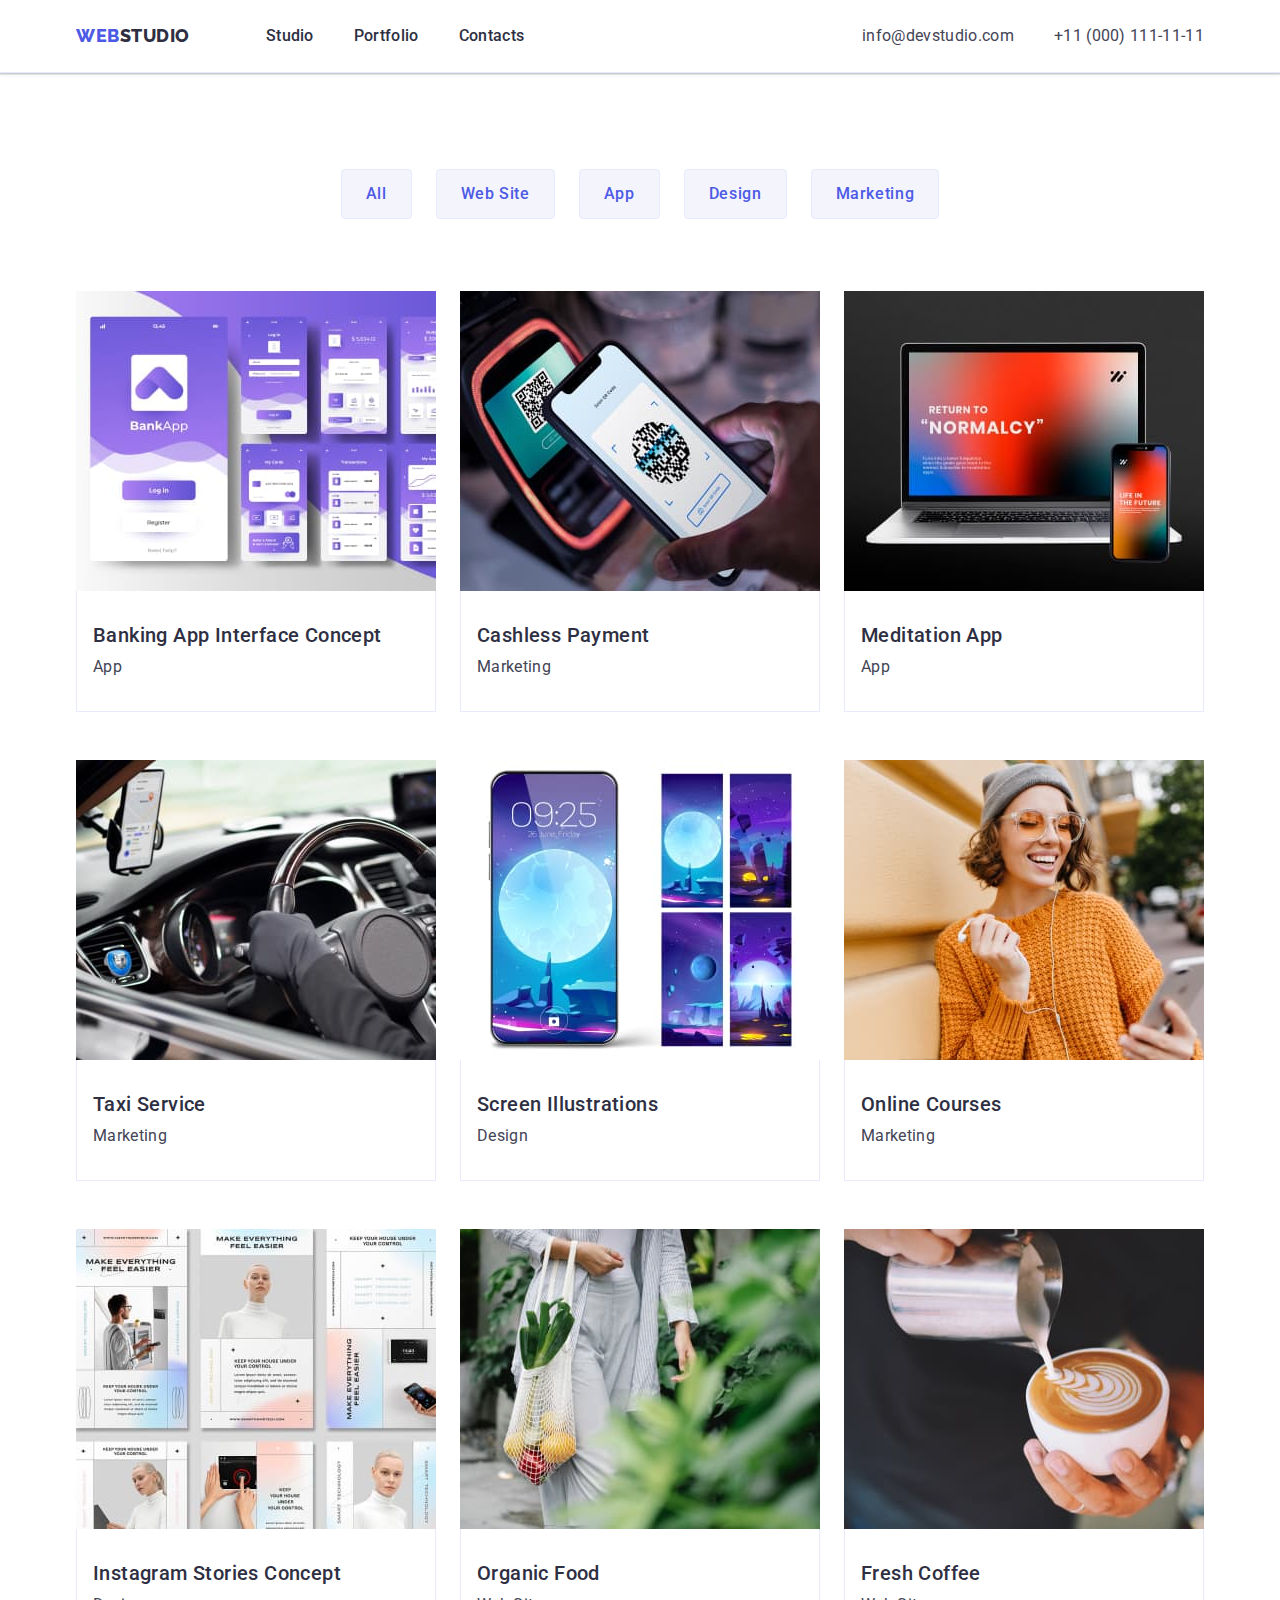
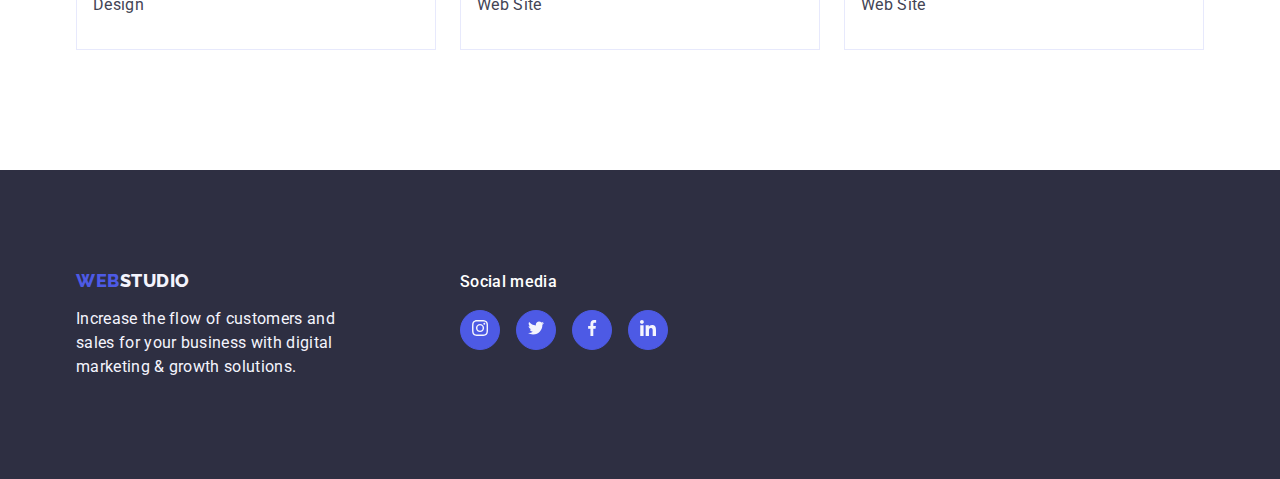
==== portfolio.html @ 25d70f20 "night-com2" ====
<!DOCTYPE html>
<html lang="en">
  <head>
    <meta charset="UTF-8" />
    <meta http-equiv="X-UA-Compatible" content="IE=edge" />
    <meta name="viewport" content="width=device-width, initial-scale=1.0" />
    <!-- Fonts -->
    <link rel="preconnect" href="https://fonts.googleapis.com" />
    <link rel="preconnect" href="https://fonts.gstatic.com" crossorigin />
    <link
      href="https://fonts.googleapis.com/css2?family=Montserrat:wght@400;700&family=Raleway:wght@800&family=Roboto+Mono:ital@1&family=Roboto:wght@400;500;700;900&family=Tangerine:wght@700&display=swap"
      rel="stylesheet"
    />
    <!-- Normalize -->
    <link
      rel="stylesheet"
      href="https://cdn.jsdelivr.net/npm/modern-normalize@2.0.0/modern-normalize.min.css"
    />

    <title>WebStudio</title>
    <link href="./css/styles.css" rel="stylesheet" />
  </head>
  <body class="body">
    <!-- Header -->
    <header class="header">
      <div class="header-container container">
        <nav class="header-nav list">
          <a class="logo link" href="./index.html">
            Web<span class="logo-span-dark">Studio</span>
          </a>
          <ul class="header-list list">
            <li class="header-item">
              <a class="header-item-id link" href="./index.html">Studio</a>
            </li>
            <li class="header-item">
              <a class="header-item-id active link" href="./portfolio.html"
                >Portfolio</a
              >
            </li>
            <li class="header-item">
              <a class="header-item-id link" href="">Contacts</a>
            </li>
          </ul>
        </nav>
        <address class="header-adress">
          <ul class="header-contacts list">
            <li class="header-contacts-list link">
              <a
                class="header-contacts-link link"
                href="mailto:info@devstudio.com"
                >info@devstudio.com</a
              >
            </li>
            <li class="header-contacts-list link">
              <a class="header-contacts-link link" href="tel:+110001111111"
                >+11 (000) 111-11-11</a
              >
            </li>
          </ul>
        </address>
      </div>
    </header>
    <!-- Portfolio main  -->
    <main class="main">
      <section class="section portfolio">
        <div class="container">
          <h1 class="pf-title visually-hidden">Portfolio</h1>
          <!--Portfolio buttons -->
          <ul class="pf-list list">
            <li class="pf-item">
              <button class="pf-btn" type="button">All</button>
            </li>
            <li class="pf-item">
              <button class="pf-btn" type="button">Web Site</button>
            </li>
            <li class="pf-item">
              <button class="pf-btn" type="button">App</button>
            </li>
            <li class="pf-item">
              <button class="pf-btn" type="button">Design</button>
            </li>
            <li class="pf-item">
              <button class="pf-btn" type="button">Marketing</button>
            </li>
          </ul>
          <!-- Porfolio links -->
          <ul class="pf-links list card-set">
            <li class="pf-info card-set-item">
              <a class="pf-info-links link" href="./portfolio.html"
                ><div class="pf-img-wrapper">
                  <img
                    class="pf-img"
                    src="./images/Portfolio-links/banking.jpg"
                    alt="Picnures of banking apps"
                    width="360"
                    height="300"
                  />
                </div>

                <div class="overlay">
                  <p class="overlay-text">
                    14 Stylish and User-Friendly App Design Concepts · Task
                    Manager App · Calorie Tracker App · Exotic Fruit Ecommerce
                    App · Cloud Storage App
                  </p>
                </div>
                <div class="pf-subtext">
                  <h2 class="pf-subtitle">Banking App Interface Concept</h2>
                  <p class="pf-text">App</p>
                </div>
              </a>
            </li>
            <li class="pf-info card-set-item">
              <a class="pf-info-links link" href="./portfolio.html"
                ><div class="pf-img-wrapper">
                  <img
                    class="pf-img"
                    src="./images/Portfolio-links/cashless.jpg"
                    alt="Phone scanning QR-code"
                    width="360"
                    height="300"
                  />
                </div>
                <div class="overlay">
                  <p class="overlay-text">
                    14 Stylish and User-Friendly App Design Concepts · Task
                    Manager App · Calorie Tracker App · Exotic Fruit Ecommerce
                    App · Cloud Storage App
                  </p>
                </div>
                <div class="pf-subtext">
                  <h2 class="pf-subtitle">Cashless Payment</h2>
                  <p class="pf-text">Marketing</p>
                </div>
              </a>
            </li>
            <li class="pf-info card-set-item">
              <a class="pf-info-links link" href="./portfolio.html"
                ><div class="pf-img-wrapper">
                  <img
                    class="pf-img"
                    src="./images/Portfolio-links/meditation.jpg"
                    alt="Notebook and smartphone"
                    width="360"
                    height="300"
                  />
                </div>
                <div class="overlay">
                  <p class="overlay-text">
                    14 Stylish and User-Friendly App Design Concepts · Task
                    Manager App · Calorie Tracker App · Exotic Fruit Ecommerce
                    App · Cloud Storage App
                  </p>
                </div>
                <div class="pf-subtext">
                  <h2 class="pf-subtitle">Meditation App</h2>
                  <p class="pf-text">App</p>
                </div>
              </a>
            </li>
            <li class="pf-info card-set-item">
              <a class="pf-info-links link" href="./portfolio.html"
                ><div class="pf-img-wrapper">
                  <img
                    class="pf-img"
                    src="./images/Portfolio-links/taxi.jpg"
                    alt="Hand on steering wheel"
                    width="360"
                    height="300"
                  />
                </div>
                <div class="overlay">
                  <p class="overlay-text">
                    14 Stylish and User-Friendly App Design Concepts · Task
                    Manager App · Calorie Tracker App · Exotic Fruit Ecommerce
                    App · Cloud Storage App
                  </p>
                </div>
                <div class="pf-subtext">
                  <h2 class="pf-subtitle">Taxi Service</h2>
                  <p class="pf-text">Marketing</p>
                </div>
              </a>
            </li>
            <li class="pf-info card-set-item">
              <a class="pf-info-links link" href="./portfolio.html"
                ><div class="pf-img-wrapper">
                  <img
                    class="pf-img"
                    src="./images/Portfolio-links/screen.jpg"
                    alt="Different looks of smartphone pages"
                    width="360"
                    height="300"
                  />
                </div>
                <div class="overlay">
                  <p class="overlay-text">
                    14 Stylish and User-Friendly App Design Concepts · Task
                    Manager App · Calorie Tracker App · Exotic Fruit Ecommerce
                    App · Cloud Storage App
                  </p>
                </div>
                <div class="pf-subtext">
                  <h2 class="pf-subtitle">Screen Illustrations</h2>
                  <p class="pf-text">Design</p>
                </div>
              </a>
            </li>
            <li class="pf-info card-set-item">
              <a class="pf-info-links link" href="./portfolio.html"
                ><div class="pf-img-wrapper">
                  <img
                    class="pf-img"
                    src="./images/Portfolio-links/online.jpg"
                    alt="Smiling girl in glasses"
                    width="360"
                    height="300"
                  />
                </div>
                <div class="overlay">
                  <p class="overlay-text">
                    14 Stylish and User-Friendly App Design Concepts · Task
                    Manager App · Calorie Tracker App · Exotic Fruit Ecommerce
                    App · Cloud Storage App
                  </p>
                </div>
                <div class="pf-subtext">
                  <h2 class="pf-subtitle">Online Courses</h2>
                  <p class="pf-text">Marketing</p>
                </div>
              </a>
            </li>
            <li class="pf-info card-set-item">
              <a class="pf-info-links link" href="./portfolio.html"
                ><div class="pf-img-wrapper">
                  <img
                    class="pf-img"
                    src="./images/Portfolio-links/insta.jpg"
                    alt="A few pages from insagram"
                    width="360"
                    height="300"
                  />
                </div>
                <div class="overlay">
                  <p class="overlay-text">
                    14 Stylish and User-Friendly App Design Concepts · Task
                    Manager App · Calorie Tracker App · Exotic Fruit Ecommerce
                    App · Cloud Storage App
                  </p>
                </div>
                <div class="pf-subtext">
                  <h2 class="pf-subtitle">Instagram Stories Concept</h2>
                  <p class="pf-text">Design</p>
                </div>
              </a>
            </li>
            <li class="pf-info card-set-item">
              <a class="pf-info-links link" href="./portfolio.html"
                ><div class="pf-img-wrapper">
                  <img
                    class="pf-img"
                    src="./images/Portfolio-links/organic.jpg"
                    alt="Girl holding the bag wsth vegetables"
                    width="360"
                    height="300"
                  />
                </div>
                <div class="overlay">
                  <p class="overlay-text">
                    14 Stylish and User-Friendly App Design Concepts · Task
                    Manager App · Calorie Tracker App · Exotic Fruit Ecommerce
                    App · Cloud Storage App
                  </p>
                </div>
                <div class="pf-subtext">
                  <h2 class="pf-subtitle">Organic Food</h2>
                  <p class="pf-text">Web Site</p>
                </div>
              </a>
            </li>
            <li class="pf-info card-set-item">
              <a class="pf-info-links link" href="./portfolio.html"
                ><div class="pf-img-wrapper">
                  <img
                    class="pf-img"
                    src="./images/Portfolio-links/fresh.jpg"
                    alt="Making coffee"
                    width="360"
                    height="300"
                  />
                </div>
                <div class="overlay">
                  <p class="overlay-text">
                    14 Stylish and User-Friendly App Design Concepts · Task
                    Manager App · Calorie Tracker App · Exotic Fruit Ecommerce
                    App · Cloud Storage App
                  </p>
                </div>
                <div class="pf-subtext">
                  <h2 class="pf-subtitle">Fresh Coffee</h2>
                  <p class="pf-text">Web Site</p>
                </div>
              </a>
            </li>
          </ul>
        </div>
      </section>
    </main>
    <footer class="footer">
      <div class="footer-container container">
        <div class="footer-logo-text">
          <a class="footer-logo logo link" href="./index.html"
            >Web<span class="logo-span-light">Studio</span>
          </a>
          <p class="footer-text">
            Increase the flow of customers and sales for your business with
            digital marketing & growth solutions.
          </p>
        </div>

        <div class="footer-soc-net">
          <p class="sm-title">Social media</p>
          <ul class="soc-list list">
            <li class="footer-soc-item">
              <a class="footer-soc-link" aria-label="instagram">
                <svg class="footer-soc-icon" width="16" height="16">
                  <use href="./images/images.svg#icon-instagram"></use>
                </svg>
              </a>
            </li>
            <li class="footer-soc-item">
              <a class="footer-soc-link" aria-label="instagram">
                <svg class="footer-soc-icon" width="16" height="16">
                  <use href="./images/images.svg#icon-twitter"></use>
                </svg>
              </a>
            </li>
            <li class="footer-soc-item">
              <a class="footer-soc-link" aria-label="instagram">
                <svg class="footer-soc-icon" width="16" height="16">
                  <use href="./images/images.svg#icon-facebook"></use>
                </svg>
              </a>
            </li>
            <li class="footer-soc-item">
              <a class="footer-soc-link" aria-label="instagram">
                <svg class="footer-soc-icon" width="16" height="16">
                  <use href="./images/images.svg#icon-linkedin"></use>
                </svg>
              </a>
            </li>
          </ul>
        </div>
      </div>
    </footer>
  </body>
</html>
---- css/styles.css ----
body {
  font-family: 'Roboto', sans-serif;
  background-color: var(--background-light);
  color: var(--main-text-color);
}
/* Common clases */

.container {
  width: 1158px;
  margin-right: auto;
  margin-left: auto;
  padding-right: 15px;
  padding-left: 15px;
}

.section {
}

.logo {
  font-family: 'Raleway', sans-serif;
  font-style: normal;
  font-weight: 800;
  font-size: 18px;
  line-height: 1.17;
  letter-spacing: 0.03em;
  color: #4d5ae5;
  text-transform: uppercase;
  margin-right: 76px;
  margin-bottom: px;
  display: inline-block;
}

.card-set {
  display: flex;
  flex-wrap: wrap;
  row-gap: var(--indent-horisontal);
  column-gap: var(--indent-vertical);
}
.card-set-item {
  width: calc(
    (100% - (var(--items)-1) * var(--indent-vertical)) / var(--items)
  );
}
.icon-form {
  display: flex;
  align-items: center;
  width: 264px;
  height: 112px;
  margin-bottom: 8px;
  border-radius: 4px;
  background-color: #f4f4fd;
  justify-content: center;
}

.icon {
}

/* Reset */

h1,
h2,
h3,
h4,
h5,
h6,
p {
  margin: 0;
}
ul {
  margin: 0;
  padding: 0;
}

img {
  display: block;
}

.link {
  text-decoration: none;
}
.list {
  list-style: none;
}

:root {
  --background-dark: #2e2f42;
  --background-light: #ffffff;
  --main-tittle-color: #2e2f42;
  --main-text-color: #434455;
  --text-light-color: #ffffff;
  --items: 1;
  --indent-vertical: 24px;
  --indent-horisontal: 48px;
}

/* Header styles */

.header {
  border-bottom: 1px solid #e7e9fc;
  box-shadow: 0px 2px 1px rgba(46, 47, 66, 0.08),
    0px 1px 1px rgba(46, 47, 66, 0.16), 0px 1px 6px rgba(46, 47, 66, 0.08);
}

.header-container {
  display: flex;
  align-items: center;
  justify-content: space-between;
}

.header-nav {
  display: flex;
  align-items: center;
  font-style: normal;
  font-weight: 500;
  font-size: 16px;
  line-height: 1.5;
  letter-spacing: 0.02em;
  color: var(--main-tittle-color);
}

.logo-span-dark {
  color: var(--main-tittle-color);
}

.header-list {
  display: flex;
  list-style: none;
  gap: 40px;
}

.header-item {
}

.header-item-id {
  position: relative;
  font-weight: 500;
  font-size: 16px;
  line-height: 1.5;
  letter-spacing: 0.02em;
  color: #2e2f42;
  padding: 24px 0;
  display: block;

  transition-property: color;
  transition-duration: 250ms;
  transition-timing-function: cubic-bezier(0.4, 0, 0.2, 1);
}
.header-item-id .active {
  color: #404bbf;
}

.header-item-id.active::after {
  content: '';
  position: absolute;
  bottom: 0;
  left: 0;
  display: block;
  width: 100%;
  height: 4px;
  color: #404bbf;
  border-radius: 2px;
  bottom: -1px;
}

.header-item-id:hover,
.header-item-id:focus {
  color: #404bbf;
}

.header-adress {
  display: flex;
  font-style: normal;
}

.header-contacts {
  display: flex;
  align-items: center;
  gap: 40px;
  list-style: none;
}

.header-contacts-list {
}

.header-contacts-link {
  font-style: normal;
  font-weight: 400;
  font-size: 16px;
  line-height: 1.5;
  letter-spacing: 0.02em;
  color: var(--main-text-color);
  transition-property: color;
  transition-duration: 250ms;
  transition-timing-function: cubic-bezier(0.4, 0, 0.2, 1);
}

.header-contacts-link:hover,
.header-contacts-link:focus {
  color: #404bbf;
}

/* Hero styles */

.hero {
  background-color: #2e2f42;
  padding-top: 188px;
  padding-bottom: 188px;
  background-image: linear-gradient(
      rgba(46, 47, 66, 0.7),
      rgba(46, 47, 66, 0.7)
    ),
    url(../images/hero-img.jpg);
  background-repeat: no-repeat;
  background-position: center;
  background-size: cover;
  max-width: 1440px;
}

.hero-container {
}

.hero-title {
  font-weight: 700;
  font-size: 56px;
  line-height: 1.07;
  text-align: center;
  letter-spacing: 0.02em;
  color: var(--text-light-color);
  height: 120px;
  margin-bottom: 48px;
  max-width: 496px;
  margin-left: auto;
  margin-right: auto;
}

.hero-btn {
  font-size: 16px;
  line-height: 1.5;
  letter-spacing: 0.04em;
  font-weight: 500;
  background-color: #4d5ae5;
  color: var(--text-light-color);
  cursor: pointer;
  display: block;
  padding: 16px 32px;
  align-items: center;
  min-width: 169px;
  height: 56px;
  border: none;
  border-radius: 4px;
  margin: auto;
  transition-property: background-color;
  transition-duration: 250ms;
  transition-timing-function: cubic-bezier(0.4, 0, 0.2, 1);
}

.hero-btn:hover,
.hero-btn:focus {
  background-color: #404bbf;
}

/* Features styles */

.features {
  padding: 120px 0;
}

.features-title {
  font-weight: 500;
  font-size: 20px;
  line-height: 1.2;
  letter-spacing: 0.02em;
  color: var(--main-tittle-color);
  visibility: hidden;
}
.visually-hidden {
  position: absolute;
  width: 1px;
  height: 1px;
  margin: -1px;
  border: 0;
  padding: 0;

  white-space: nowrap;
  clip-path: inset(100%);
  clip: rect(0 0 0 0);
  overflow: hidden;
}

.features-list {
  display: flex;
  justify-content: space-between;
  gap: 24px;
  --items: 4;
}

.features-item {
  width: 264px;
}

.features-item-title {
  font-weight: 500;
  font-size: 20px;
  line-height: 1.2;
  letter-spacing: 0.02em;
  color: var(--main-tittle-color);
  margin-bottom: 8px;
}

.features-item-text {
  font-weight: 400;
  font-size: 16px;
  line-height: 1.5;
  letter-spacing: 0.02em;
}

/* Product styles */

.product {
  padding-bottom: 120px;
}

.product-title {
  font-weight: 700;
  font-size: 36px;
  line-height: 1.11;
  text-align: center;
  text-transform: capitalize;
  letter-spacing: 0.02em;
  color: var(--main-tittle-color);
  margin-bottom: 72px;
}

.product-list {
  display: flex;
  justify-content: space-between;
  gap: px;
  --items: 3;
}

.product-item {
}

.product-img {
  width: 360px;
  height: 300px;
}

/* Team styles */

.team {
  background-color: #f4f4fd;
  padding: 120px 0;
}

.team-title {
  font-weight: 700;
  font-size: 36px;
  line-height: 1.11;
  text-align: center;
  text-transform: capitalize;
  letter-spacing: 0.02em;
  color: var(--main-tittle-color);
  margin-bottom: 72px;
}

.team-list {
  display: flex;
  justify-content: space-between;
  --items: 4;
  gap: 24px;
}

.team-faces {
  background-color: var(--background-light);
  text-align: center;
  border-radius: 0 0 4px 4px;
  box-shadow: 0px 2px 1px 0px rgba(46, 47, 66, 0.08),
    0px 1px 1px 0px rgba(46, 47, 66, 0.16),
    0px 1px 6px 0px rgba(46, 47, 66, 0.08);
}

.team-photo {
}

.team-names {
  font-weight: 500;
  font-size: 20px;
  line-height: 1.2;
  letter-spacing: 0.02em;
  color: var(--main-tittle-color);
  margin-bottom: 8px;
  text-align: center;
}

.team-name-pos {
  padding: 32px 16px;
}

.team-faces-position {
  font-weight: 400;
  font-size: 16px;
  line-height: 1.5;
  letter-spacing: 0.02em;
  text-align: center;
}

.soc-net {
  padding: 32px 0;
}
.soc-list {
  display: flex;
  gap: 16px;
  justify-content: center;
}

.soc-item {
  display: flex;
  width: 40px;
  height: 40px;
  justify-content: center;
  align-items: center;
  border: 1px solid rgba(77, 90, 229, 1);
  border-radius: 50%;
  background-color: rgba(77, 90, 229, 1);
  transition-property: background-color;
  transition-duration: 250ms;
  transition-timing-function: cubic-bezier(0.4, 0, 0.2, 1);
}
.soc-link {
  display: flex;
  justify-content: center;
  align-items: center;
}

.soc-item:hover {
  background-color: rgba(64, 75, 191, 1);
}
.soc-icon {
}

/* Footer styles*/

.footer {
  background-color: var(--background-dark);
  padding-top: 100px;
  padding-bottom: 100px;
}

.footer-container {
  display: flex;
}
.footer-logo {
  margin-bottom: 16px;
  margin-right: unset;
}

.footer-logo-text {
  margin-right: 120px;
}

.logo-span-light {
  color: #f4f4fd;
}

.footer-text {
  font-size: 16px;
  line-height: 1.5;
  letter-spacing: 0.02em;
  color: #f4f4fd;

  width: 264px;
}
.sm-title {
  color: #fff;

  font-size: 16px;
  font-weight: 500;
  line-height: 24px;
  letter-spacing: 0.32px;
}

.footer-soc-net {
  display: flex;
  gap: 16px;
  flex-direction: column;
  width: 208px;
  height: 80px;
}

.soc-list {
}
.footer-soc-item {
  display: flex;
  width: 40px;
  height: 40px;
  justify-content: center;
  align-items: center;
  border: 1px solid rgba(77, 90, 229, 1);
  border-radius: 50%;
  background-color: rgba(77, 90, 229, 1);
  transition-property: background-color;
  transition-duration: 250ms;
  transition-timing-function: cubic-bezier(0.4, 0, 0.2, 1);
}

.footer-soc-item:hover {
  background-color: #31d0aa;
}
.footer-soc-link {
}
.footer-soc-icon {
}

/* Portfolio styles */

.main {
}

.portfolio {
  padding-top: 96px;
  padding-bottom: 120px;
}

.pf-title {
  visibility: hidden;
}

.pf-list {
  display: flex;
  justify-content: center;
  margin-bottom: 72px;
  gap: 24px;
}

.pf-item {
}

.pf-btn {
  font-weight: 500;
  background-color: #f4f4fd;
  color: #4d5ae5;
  cursor: pointer;
  line-height: 1.5;
  letter-spacing: 0.04em;
  border: 1px solid #e7e9fc;
  border-radius: 4px;
  padding: 12px 24px;
  transition-property: color background-color border box-shadow;
  transition-duration: 250ms;
  transition-timing-function: cubic-bezier(0.4, 0, 0.2, 1);
}
.pf-btn:hover,
.pf-btn:focus {
  background-color: #404bbf;
  color: var(--text-light-color);
  border: 1px solid transparent;
  box-shadow: 0px 2px 2px 0px rgba(0, 0, 0, 0.12),
    0px 2px 1px 0px rgba(0, 0, 0, 0.08), 0px 3px 1px 0px rgba(0, 0, 0, 0.1);
}
.pf-links {
  display: flex;
  flex-wrap: wrap;
  --items: 3;
  --indent-vertical: 24px;
  --indent-horisontal: 48px;
  justify-content: space-between;
}

.pf-img-wrapper {
}
.overlay {
  position: absolute;
  top: 0;
  left: 0;

  transform: translateY(100%);

  width: 100%;
  height: 100%;
  background-color: #4d5ae5;

  transition-property: transform;
  transition-duration: 250ms;
  transition-timing-function: cubic-bezier(0.4, 0, 0.2, 1);
}
.overlay-text {
  color: #f4f4fd;
  font-size: 16px;
  font-weight: 400;
  line-height: 24px;
  letter-spacing: 0.32px;
  padding: 40px 32px 164px;
}

.pf-info {
  overflow: hidden;
  position: relative;
  transition-property: box-shadow;
  transition-duration: 250ms;
  transition-timing-function: cubic-bezier(0.4, 0, 0.2, 1);
}

.pf-info:hover {
  box-shadow: 0px 2px 1px 0px rgba(46, 47, 66, 0.08),
    0px 1px 1px 0px rgba(46, 47, 66, 0.16),
    0px 1px 6px 0px rgba(46, 47, 66, 0.08);
}

.pf-info:hover .overlay {
  transform: translateY(0);
}

.pf-info-links {
}

.pf-img {
  width: 360px;
  height: 300px;
}

.pf-subtitle {
  font-style: normal;
  font-weight: 500;
  font-size: 20px;
  line-height: 1.2;
  letter-spacing: 0.02em;
  color: var(--main-tittle-color);
  margin-bottom: 8px;
}

.pf-text {
  font-weight: 400;
  font-size: 16px;
  line-height: 1.5;
  letter-spacing: 0.02em;
  color: var(--main-text-color);
}
.pf-subtext {
  border: 1px solid #e7e9fc;
  border-top: none;
  padding: 32px 16px;
}

/* Customers */

.customers {
}
.customers-container {
  width: 1128px;
  height: 200px;
  margin-bottom: 120px;
}

.customers-title {
  color: var(--main-tittle-color);
  text-align: center;
  font-size: 36px;
  font-weight: 700;
  line-height: 40px;
  letter-spacing: 0.72px;
  text-transform: capitalize;
  margin-bottom: 72px;
  margin-top: 120px;
}
.customers-list {
  display: flex;
  justify-content: center;
  gap: 24px;
}
.list {
}
.customers-item {
}
.customers-link {
  display: flex;
  width: 168px;
  height: 88px;
  justify-content: center;
  align-items: center;
  border: 1px solid rgba(142, 143, 153, 1);
  border-radius: 4px;
  transition-property: border-color;
  transition-duration: 250ms;
  transition-timing-function: cubic-bezier(0.4, 0, 0.2, 1);
}
.customers-icon {
  transition-property: fill;
  transition-duration: 250ms;
  transition-timing-function: cubic-bezier(0.4, 0, 0.2, 1);
}

.customers-link:hover {
  border-color: rgba(64, 75, 191, 1);
}

.customers-link:hover .customers-icon {
  fill: rgba(64, 75, 191, 1);
}
/* Modal window styles */

.backdrop {
  position: fixed;
  top: 0;
  left: 0;
  width: 100%;
  height: 100%;
  background-color: rgba(46, 47, 66, 0.4);

  transition: opacity 250ms ease-out, visibility 250ms ease-out;
}

.backdrop.is-hidden {
  opacity: 0;
  pointer-events: none;
  visibility: hidden;
}

.backdrop.is-hidden .modal {
  opacity: 0;
  transform: translateX(-50%) translateY(-70%);
}

.modal {
  position: absolute;

  top: 50%;
  left: 50%;

  transform: translateX(-50%) translateY(-50%);

  width: 408px;
  height: 584px;

  background-color: #fcfcfc;
  border-radius: 4px;

  box-shadow: 0px 2px 1px 0px rgba(0, 0, 0, 0.2),
    0px 1px 3px 0px rgba(0, 0, 0, 0.12), 0px 1px 1px 0px rgba(0, 0, 0, 0.14);
  transition: opacity 300ms ease-out 250ms, transform 300ms ease-out 250ms;
}

.modal-btn {
  position: absolute;
  top: 24px;
  right: 24px;
  background: transparent;
  width: 24px;
  height: 24px;
  border: none;
  padding: 0;
  cursor: pointer;
  display: flex;
  align-items: center;
  justify-content: center;
  border-radius: 24px;
  border: 1px solid rgba(0, 0, 0, 0.1);
  background: #e7e9fc;
}

.modal-icon {
  fill: var(--main-tittle-color);
}
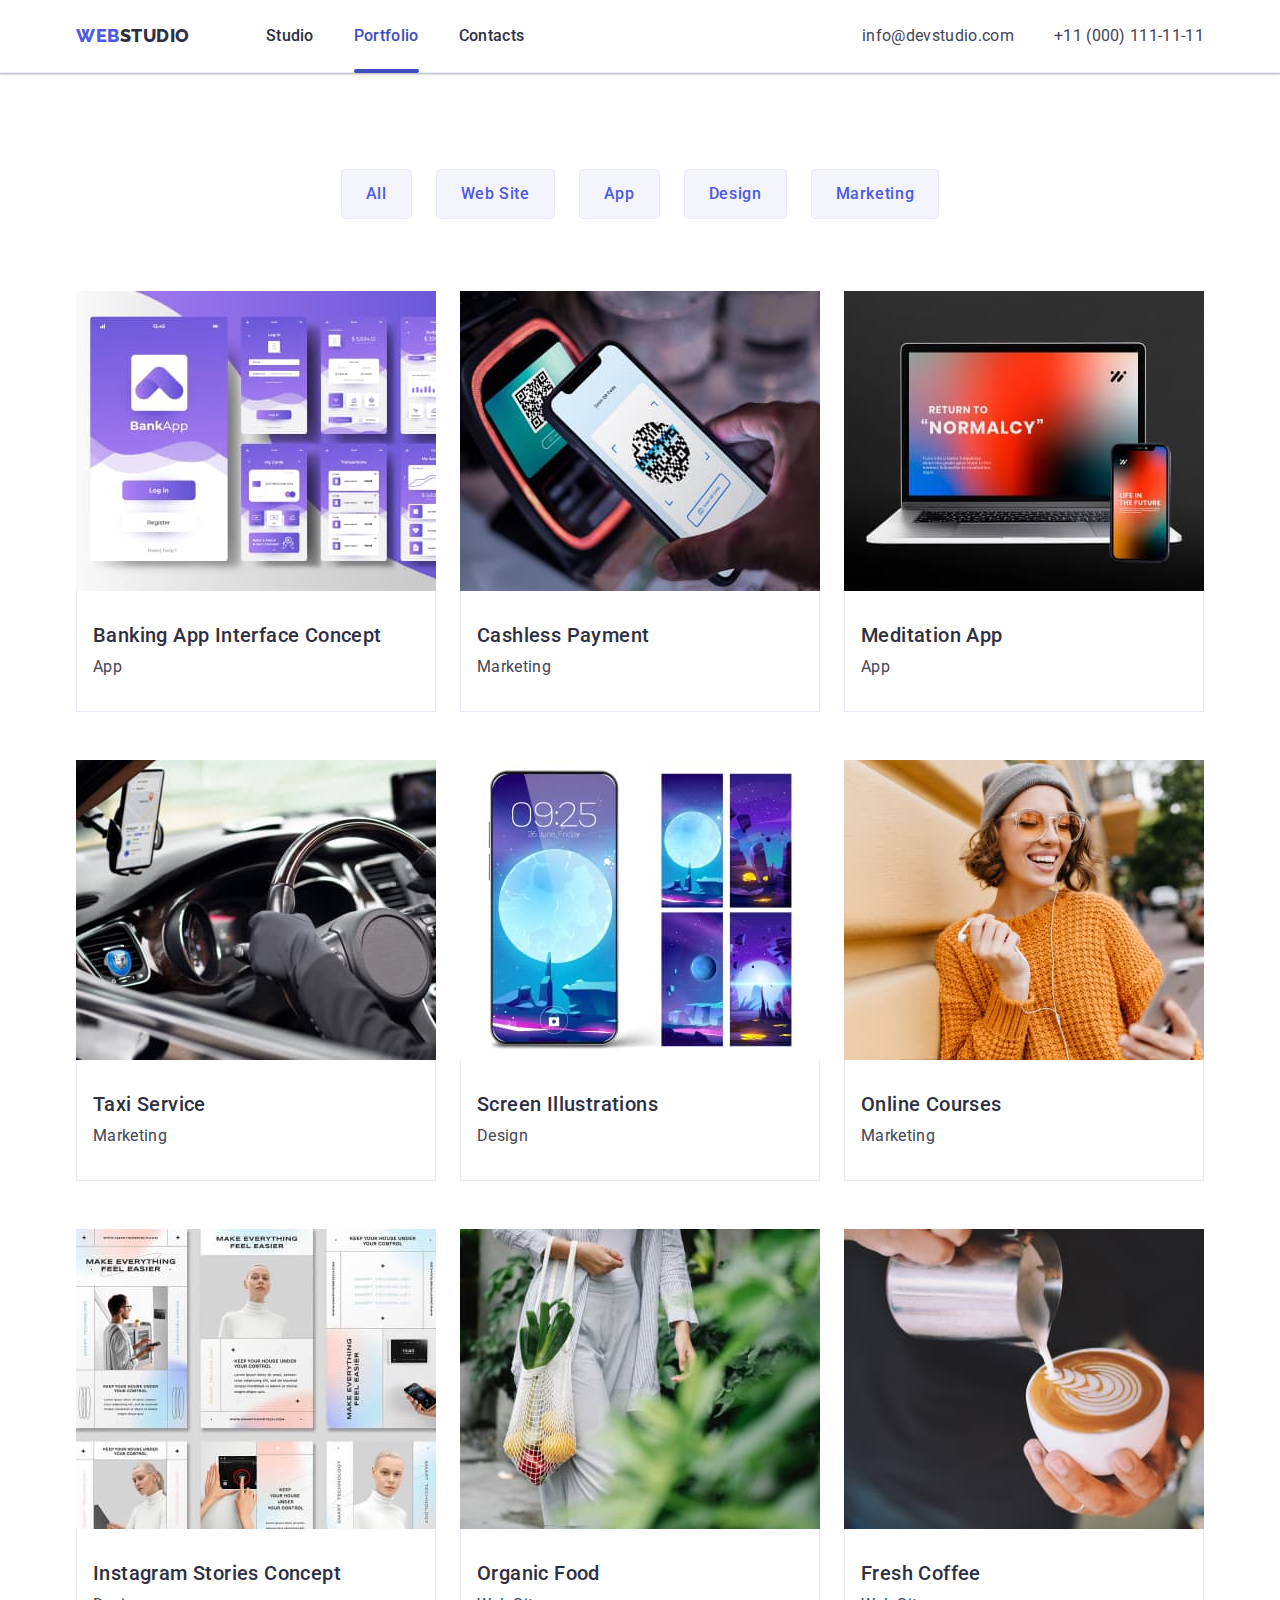
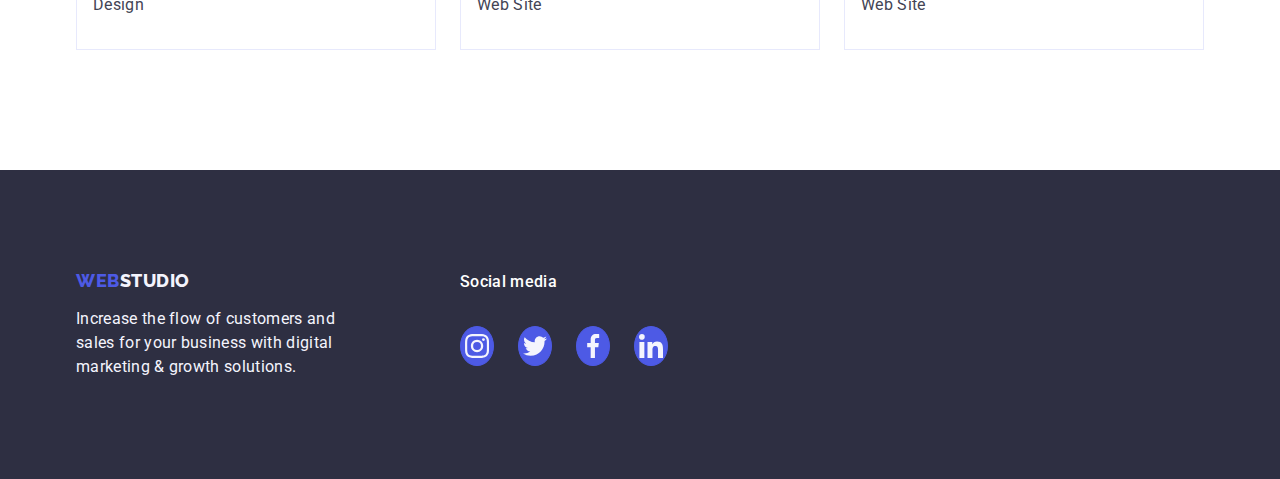
==== commit 5c869865: "probably-last-com" ====
--- a/portfolio.html
+++ b/portfolio.html
@@ -323,28 +323,28 @@
           <ul class="soc-list list">
             <li class="footer-soc-item">
               <a class="footer-soc-link" aria-label="instagram">
-                <svg class="footer-soc-icon" width="16" height="16">
+                <svg class="footer-soc-icon" width="24" height="24">
                   <use href="./images/images.svg#icon-instagram"></use>
                 </svg>
               </a>
             </li>
             <li class="footer-soc-item">
               <a class="footer-soc-link" aria-label="instagram">
-                <svg class="footer-soc-icon" width="16" height="16">
+                <svg class="footer-soc-icon" width="24" height="24">
                   <use href="./images/images.svg#icon-twitter"></use>
                 </svg>
               </a>
             </li>
             <li class="footer-soc-item">
               <a class="footer-soc-link" aria-label="instagram">
-                <svg class="footer-soc-icon" width="16" height="16">
+                <svg class="footer-soc-icon" width="24" height="24">
                   <use href="./images/images.svg#icon-facebook"></use>
                 </svg>
               </a>
             </li>
             <li class="footer-soc-item">
               <a class="footer-soc-link" aria-label="instagram">
-                <svg class="footer-soc-icon" width="16" height="16">
+                <svg class="footer-soc-icon" width="24" height="24">
                   <use href="./images/images.svg#icon-linkedin"></use>
                 </svg>
               </a>
--- a/css/styles.css
+++ b/css/styles.css
@@ -145,7 +145,7 @@
   transition-duration: 250ms;
   transition-timing-function: cubic-bezier(0.4, 0, 0.2, 1);
 }
-.header-item-id .active {
+.active {
   color: #404bbf;
 }
 
@@ -157,7 +157,7 @@
   display: block;
   width: 100%;
   height: 4px;
-  color: #404bbf;
+  background-color: #404bbf;
   border-radius: 2px;
   bottom: -1px;
 }
@@ -394,7 +394,7 @@
 }
 
 .team-name-pos {
-  padding: 32px 16px;
+  padding: 32px 0;
 }
 
 .team-faces-position {
@@ -403,6 +403,7 @@
   line-height: 1.5;
   letter-spacing: 0.02em;
   text-align: center;
+  margin-bottom: 8px;
 }
 
 .soc-net {
@@ -410,7 +411,7 @@
 }
 .soc-list {
   display: flex;
-  gap: 16px;
+  gap: 24px;
   justify-content: center;
 }
 
@@ -428,15 +429,25 @@
   transition-timing-function: cubic-bezier(0.4, 0, 0.2, 1);
 }
 .soc-link {
-  display: flex;
-  justify-content: center;
-  align-items: center;
+  width: 100%;
+  height: 100%;
+  background-color: #4d5ae5;
+  border-radius: 50%;
+  display: flex;
+  justify-content: center;
+  align-items: center;
+  transition: background-color 250ms cubic-bezier(0.4, 0, 0.2, 1);
 }
 
 .soc-item:hover {
-  background-color: rgba(64, 75, 191, 1);
-}
+}
+.soc-link:hover,
+.soc-link:focus {
+  background-color: #404bbf;
+}
+
 .soc-icon {
+  fill: #f4f4fd;
 }
 
 /* Footer styles*/
@@ -448,6 +459,7 @@
 }
 
 .footer-container {
+  align-items: baseline;
   display: flex;
 }
 .footer-logo {
@@ -472,6 +484,7 @@
   width: 264px;
 }
 .sm-title {
+  margin-bottom: 16px;
   color: #fff;
 
   font-size: 16px;
@@ -492,6 +505,7 @@
 }
 .footer-soc-item {
   display: flex;
+  gap: 16px;
   width: 40px;
   height: 40px;
   justify-content: center;
@@ -508,8 +522,27 @@
   background-color: #31d0aa;
 }
 .footer-soc-link {
-}
+  display: flex;
+  align-items: center;
+  justify-content: center;
+  background-color: #4d5ae5;
+  border-radius: 50%;
+
+  width: 100%;
+  height: 100%;
+
+  transition: background-color 250ms cubic-bezier(0.4, 0, 0.2, 1);
+}
+
+.footer-soc-link:hover,
+.footer-soc-link:focus {
+  background-color: #31d0aa;
+}
+
 .footer-soc-icon {
+  fill: #f4f4fd;
+  width: 24;
+  height: 24;
 }
 
 /* Portfolio styles */
@@ -645,11 +678,11 @@
 /* Customers */
 
 .customers {
+  padding: 120px 0 120px;
 }
 .customers-container {
   width: 1128px;
   height: 200px;
-  margin-bottom: 120px;
 }
 
 .customers-title {
@@ -657,11 +690,10 @@
   text-align: center;
   font-size: 36px;
   font-weight: 700;
-  line-height: 40px;
+  line-height: 1.11;
   letter-spacing: 0.72px;
   text-transform: capitalize;
   margin-bottom: 72px;
-  margin-top: 120px;
 }
 .customers-list {
   display: flex;
@@ -671,6 +703,9 @@
 .list {
 }
 .customers-item {
+  transition: border-color 250ms cubic-bezier(0.4, 0, 0.2, 1),
+    color 250ms cubic-bezier(0.4, 0, 0.2, 1);
+  width: calc((100% - 120px) / 6);
 }
 .customers-link {
   display: flex;
@@ -678,6 +713,7 @@
   height: 88px;
   justify-content: center;
   align-items: center;
+  color: #8e8f99;
   border: 1px solid rgba(142, 143, 153, 1);
   border-radius: 4px;
   transition-property: border-color;
@@ -685,13 +721,16 @@
   transition-timing-function: cubic-bezier(0.4, 0, 0.2, 1);
 }
 .customers-icon {
+  fill: currentColor;
   transition-property: fill;
   transition-duration: 250ms;
   transition-timing-function: cubic-bezier(0.4, 0, 0.2, 1);
 }
 
-.customers-link:hover {
-  border-color: rgba(64, 75, 191, 1);
+.customers-link:hover,
+.customers-link:focus {
+  border-color: #404bbf;
+  color: #404bbf;
 }
 
 .customers-link:hover .customers-icon {
@@ -706,9 +745,14 @@
   width: 100%;
   height: 100%;
   background-color: rgba(46, 47, 66, 0.4);
-
-  transition: opacity 250ms ease-out, visibility 250ms ease-out;
-}
+  transition: opacity 250ms cubic-bezier(0.4, 0, 0.2, 1),
+    visibility 250ms cubic-bezier(0.4, 0, 0.2, 1);
+}
+/* .is-hiden {
+  opacity: 0;
+  pointer-events: none;
+  visibility: hidden;
+} */
 
 .backdrop.is-hidden {
   opacity: 0;
@@ -730,14 +774,13 @@
   transform: translateX(-50%) translateY(-50%);
 
   width: 408px;
-  height: 584px;
+  min-height: 584px;
 
   background-color: #fcfcfc;
   border-radius: 4px;
-
+  transition: transform 250ms cubic-bezier(0.4, 0, 0.2, 1);
   box-shadow: 0px 2px 1px 0px rgba(0, 0, 0, 0.2),
     0px 1px 3px 0px rgba(0, 0, 0, 0.12), 0px 1px 1px 0px rgba(0, 0, 0, 0.14);
-  transition: opacity 300ms ease-out 250ms, transform 300ms ease-out 250ms;
 }
 
 .modal-btn {
@@ -753,11 +796,26 @@
   display: flex;
   align-items: center;
   justify-content: center;
-  border-radius: 24px;
+
+  transition: background-color 250ms cubic-bezier(0.4, 0, 0.2, 1),
+    border 250ms cubic-bezier(0.4, 0, 0.2, 1);
+
   border: 1px solid rgba(0, 0, 0, 0.1);
   background: #e7e9fc;
+  border-radius: 50%;
+}
+
+.modal-btn:hover,
+.modal-btn:focus {
+  background-color: #404bbf;
+  border: none;
+}
+.modal-btn:hover .modal-icon,
+.modal-btn:focus .modal-icon {
+  fill: #ffffff;
 }
 
 .modal-icon {
+  transition: fill 250ms cubic-bezier(0.4, 0, 0.2, 1);
   fill: var(--main-tittle-color);
 }
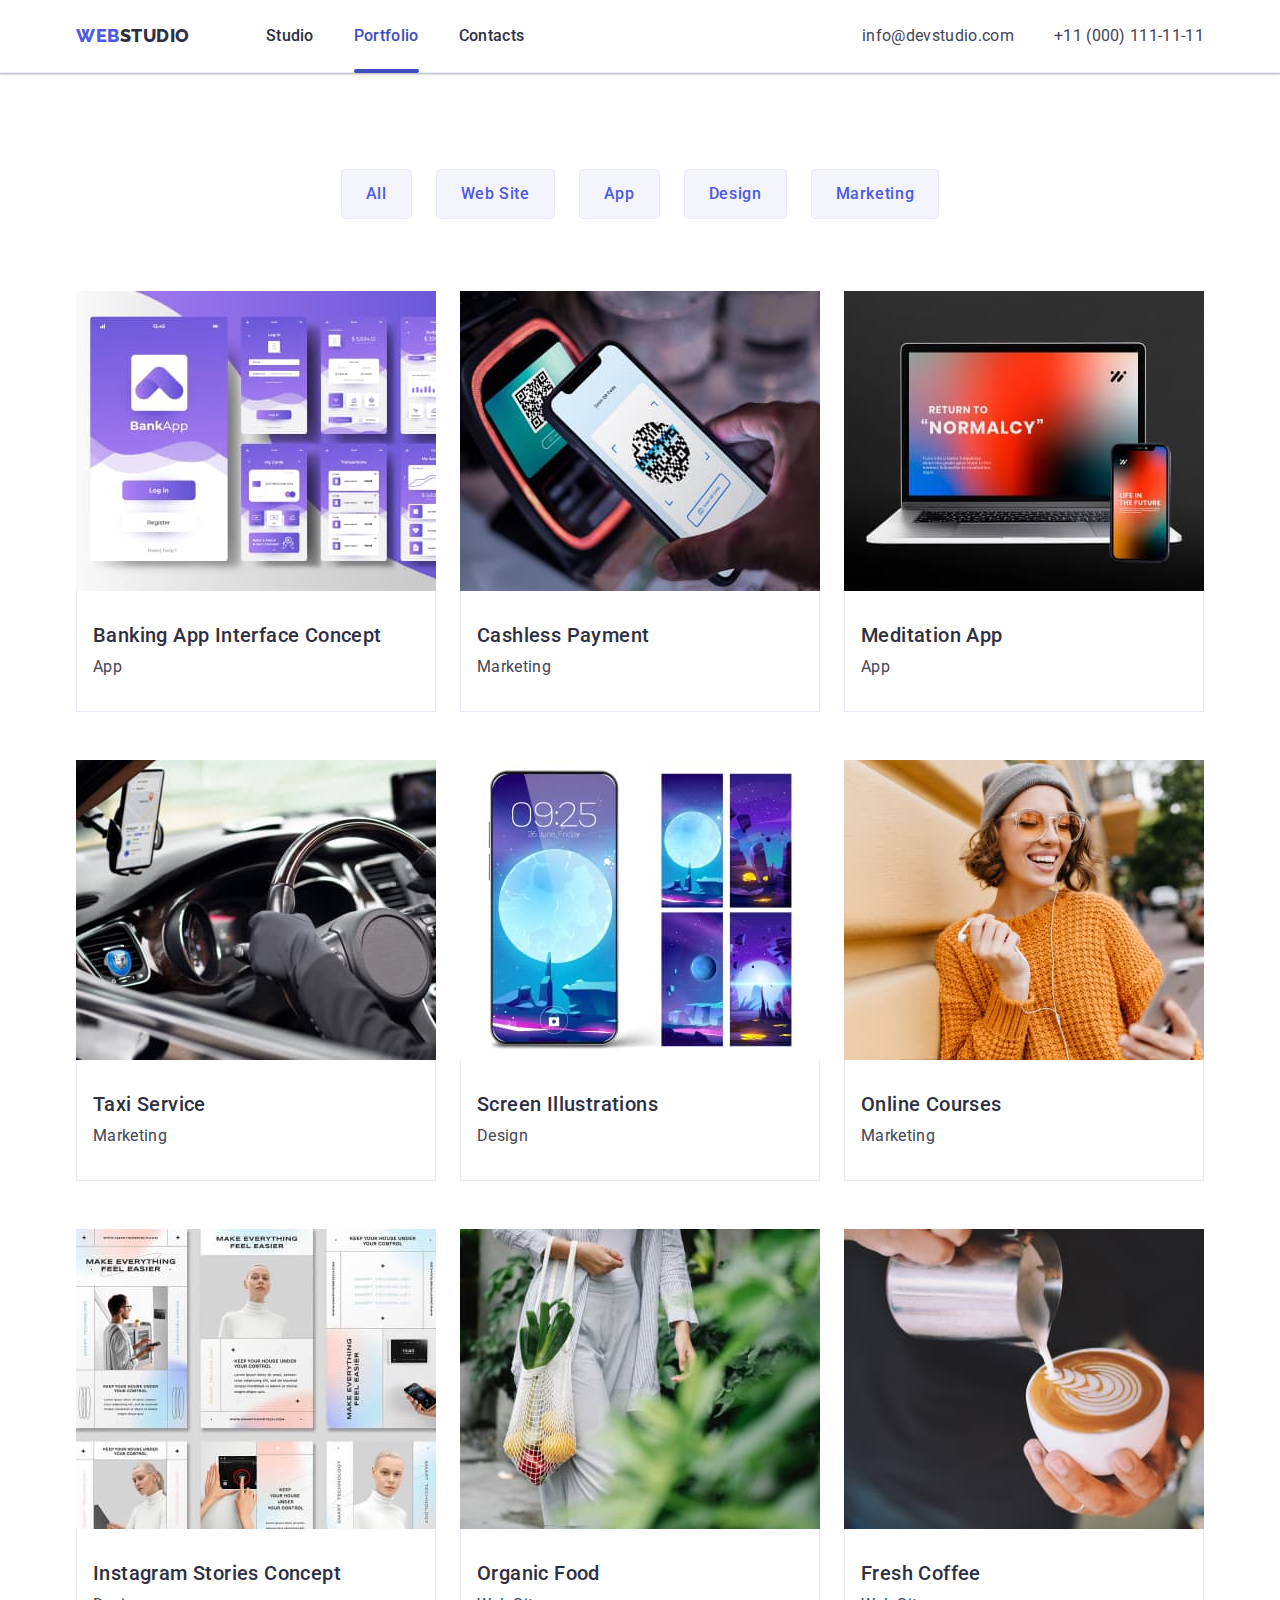
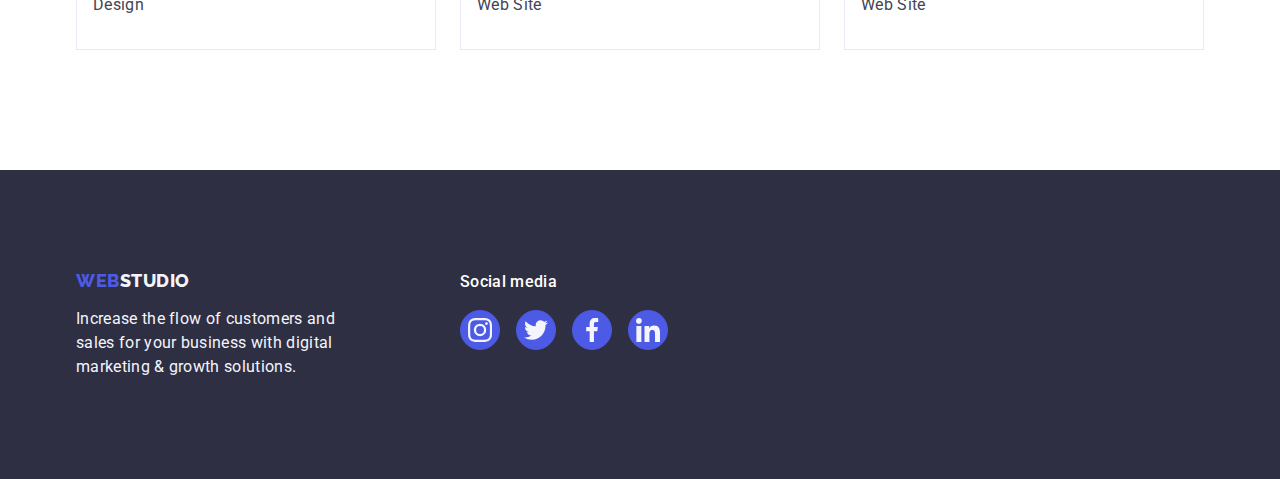
==== commit 43b39a0e: "new-comit" ====
--- a/portfolio.html
+++ b/portfolio.html
@@ -95,14 +95,14 @@
                     width="360"
                     height="300"
                   />
-                </div>
-
-                <div class="overlay">
-                  <p class="overlay-text">
-                    14 Stylish and User-Friendly App Design Concepts · Task
-                    Manager App · Calorie Tracker App · Exotic Fruit Ecommerce
-                    App · Cloud Storage App
-                  </p>
+
+                  <div class="overlay">
+                    <p class="overlay-text">
+                      14 Stylish and User-Friendly App Design Concepts · Task
+                      Manager App · Calorie Tracker App · Exotic Fruit Ecommerce
+                      App · Cloud Storage App
+                    </p>
+                  </div>
                 </div>
                 <div class="pf-subtext">
                   <h2 class="pf-subtitle">Banking App Interface Concept</h2>
@@ -120,14 +120,16 @@
                     width="360"
                     height="300"
                   />
-                </div>
-                <div class="overlay">
-                  <p class="overlay-text">
-                    14 Stylish and User-Friendly App Design Concepts · Task
-                    Manager App · Calorie Tracker App · Exotic Fruit Ecommerce
-                    App · Cloud Storage App
-                  </p>
-                </div>
+
+                  <div class="overlay">
+                    <p class="overlay-text">
+                      14 Stylish and User-Friendly App Design Concepts · Task
+                      Manager App · Calorie Tracker App · Exotic Fruit Ecommerce
+                      App · Cloud Storage App
+                    </p>
+                  </div>
+                </div>
+
                 <div class="pf-subtext">
                   <h2 class="pf-subtitle">Cashless Payment</h2>
                   <p class="pf-text">Marketing</p>
@@ -135,8 +137,8 @@
               </a>
             </li>
             <li class="pf-info card-set-item">
-              <a class="pf-info-links link" href="./portfolio.html"
-                ><div class="pf-img-wrapper">
+              <a class="pf-info-links link" href="./portfolio.html">
+                <div class="pf-img-wrapper">
                   <img
                     class="pf-img"
                     src="./images/Portfolio-links/meditation.jpg"
@@ -144,13 +146,14 @@
                     width="360"
                     height="300"
                   />
-                </div>
-                <div class="overlay">
-                  <p class="overlay-text">
-                    14 Stylish and User-Friendly App Design Concepts · Task
-                    Manager App · Calorie Tracker App · Exotic Fruit Ecommerce
-                    App · Cloud Storage App
-                  </p>
+
+                  <div class="overlay">
+                    <p class="overlay-text">
+                      14 Stylish and User-Friendly App Design Concepts · Task
+                      Manager App · Calorie Tracker App · Exotic Fruit Ecommerce
+                      App · Cloud Storage App
+                    </p>
+                  </div>
                 </div>
                 <div class="pf-subtext">
                   <h2 class="pf-subtitle">Meditation App</h2>
@@ -159,8 +162,8 @@
               </a>
             </li>
             <li class="pf-info card-set-item">
-              <a class="pf-info-links link" href="./portfolio.html"
-                ><div class="pf-img-wrapper">
+              <a class="pf-info-links link" href="./portfolio.html">
+                <div class="pf-img-wrapper">
                   <img
                     class="pf-img"
                     src="./images/Portfolio-links/taxi.jpg"
@@ -168,13 +171,14 @@
                     width="360"
                     height="300"
                   />
-                </div>
-                <div class="overlay">
-                  <p class="overlay-text">
-                    14 Stylish and User-Friendly App Design Concepts · Task
-                    Manager App · Calorie Tracker App · Exotic Fruit Ecommerce
-                    App · Cloud Storage App
-                  </p>
+
+                  <div class="overlay">
+                    <p class="overlay-text">
+                      14 Stylish and User-Friendly App Design Concepts · Task
+                      Manager App · Calorie Tracker App · Exotic Fruit Ecommerce
+                      App · Cloud Storage App
+                    </p>
+                  </div>
                 </div>
                 <div class="pf-subtext">
                   <h2 class="pf-subtitle">Taxi Service</h2>
@@ -183,8 +187,8 @@
               </a>
             </li>
             <li class="pf-info card-set-item">
-              <a class="pf-info-links link" href="./portfolio.html"
-                ><div class="pf-img-wrapper">
+              <a class="pf-info-links link" href="./portfolio.html">
+                <div class="pf-img-wrapper">
                   <img
                     class="pf-img"
                     src="./images/Portfolio-links/screen.jpg"
@@ -192,13 +196,14 @@
                     width="360"
                     height="300"
                   />
-                </div>
-                <div class="overlay">
-                  <p class="overlay-text">
-                    14 Stylish and User-Friendly App Design Concepts · Task
-                    Manager App · Calorie Tracker App · Exotic Fruit Ecommerce
-                    App · Cloud Storage App
-                  </p>
+
+                  <div class="overlay">
+                    <p class="overlay-text">
+                      14 Stylish and User-Friendly App Design Concepts · Task
+                      Manager App · Calorie Tracker App · Exotic Fruit Ecommerce
+                      App · Cloud Storage App
+                    </p>
+                  </div>
                 </div>
                 <div class="pf-subtext">
                   <h2 class="pf-subtitle">Screen Illustrations</h2>
@@ -216,13 +221,14 @@
                     width="360"
                     height="300"
                   />
-                </div>
-                <div class="overlay">
-                  <p class="overlay-text">
-                    14 Stylish and User-Friendly App Design Concepts · Task
-                    Manager App · Calorie Tracker App · Exotic Fruit Ecommerce
-                    App · Cloud Storage App
-                  </p>
+
+                  <div class="overlay">
+                    <p class="overlay-text">
+                      14 Stylish and User-Friendly App Design Concepts · Task
+                      Manager App · Calorie Tracker App · Exotic Fruit Ecommerce
+                      App · Cloud Storage App
+                    </p>
+                  </div>
                 </div>
                 <div class="pf-subtext">
                   <h2 class="pf-subtitle">Online Courses</h2>
@@ -240,13 +246,14 @@
                     width="360"
                     height="300"
                   />
-                </div>
-                <div class="overlay">
-                  <p class="overlay-text">
-                    14 Stylish and User-Friendly App Design Concepts · Task
-                    Manager App · Calorie Tracker App · Exotic Fruit Ecommerce
-                    App · Cloud Storage App
-                  </p>
+
+                  <div class="overlay">
+                    <p class="overlay-text">
+                      14 Stylish and User-Friendly App Design Concepts · Task
+                      Manager App · Calorie Tracker App · Exotic Fruit Ecommerce
+                      App · Cloud Storage App
+                    </p>
+                  </div>
                 </div>
                 <div class="pf-subtext">
                   <h2 class="pf-subtitle">Instagram Stories Concept</h2>
@@ -264,13 +271,14 @@
                     width="360"
                     height="300"
                   />
-                </div>
-                <div class="overlay">
-                  <p class="overlay-text">
-                    14 Stylish and User-Friendly App Design Concepts · Task
-                    Manager App · Calorie Tracker App · Exotic Fruit Ecommerce
-                    App · Cloud Storage App
-                  </p>
+
+                  <div class="overlay">
+                    <p class="overlay-text">
+                      14 Stylish and User-Friendly App Design Concepts · Task
+                      Manager App · Calorie Tracker App · Exotic Fruit Ecommerce
+                      App · Cloud Storage App
+                    </p>
+                  </div>
                 </div>
                 <div class="pf-subtext">
                   <h2 class="pf-subtitle">Organic Food</h2>
@@ -288,13 +296,14 @@
                     width="360"
                     height="300"
                   />
-                </div>
-                <div class="overlay">
-                  <p class="overlay-text">
-                    14 Stylish and User-Friendly App Design Concepts · Task
-                    Manager App · Calorie Tracker App · Exotic Fruit Ecommerce
-                    App · Cloud Storage App
-                  </p>
+
+                  <div class="overlay">
+                    <p class="overlay-text">
+                      14 Stylish and User-Friendly App Design Concepts · Task
+                      Manager App · Calorie Tracker App · Exotic Fruit Ecommerce
+                      App · Cloud Storage App
+                    </p>
+                  </div>
                 </div>
                 <div class="pf-subtext">
                   <h2 class="pf-subtitle">Fresh Coffee</h2>
--- a/css/styles.css
+++ b/css/styles.css
@@ -214,6 +214,7 @@
   background-position: center;
   background-size: cover;
   max-width: 1440px;
+  margin: 0 auto;
 }
 
 .hero-container {
@@ -411,7 +412,7 @@
 }
 .soc-list {
   display: flex;
-  gap: 24px;
+  gap: 16px;
   justify-content: center;
 }
 
@@ -429,8 +430,8 @@
   transition-timing-function: cubic-bezier(0.4, 0, 0.2, 1);
 }
 .soc-link {
-  width: 100%;
-  height: 100%;
+  width:100%;
+  height:100%;
   background-color: #4d5ae5;
   border-radius: 50%;
   display: flex;
@@ -441,7 +442,7 @@
 
 .soc-item:hover {
 }
-.soc-link:hover,
+.soc-link:hover{ background-color: #404bbf;}
 .soc-link:focus {
   background-color: #404bbf;
 }
@@ -484,7 +485,7 @@
   width: 264px;
 }
 .sm-title {
-  margin-bottom: 16px;
+
   color: #fff;
 
   font-size: 16px;
@@ -505,7 +506,6 @@
 }
 .footer-soc-item {
   display: flex;
-  gap: 16px;
   width: 40px;
   height: 40px;
   justify-content: center;
@@ -522,19 +522,18 @@
   background-color: #31d0aa;
 }
 .footer-soc-link {
+  width: 100%;
+  height: 100%;
   display: flex;
   align-items: center;
   justify-content: center;
   background-color: #4d5ae5;
   border-radius: 50%;
 
-  width: 100%;
-  height: 100%;
-
   transition: background-color 250ms cubic-bezier(0.4, 0, 0.2, 1);
 }
 
-.footer-soc-link:hover,
+.footer-soc-link:hover{ background-color: #31d0aa;}
 .footer-soc-link:focus {
   background-color: #31d0aa;
 }
@@ -579,9 +578,10 @@
   border: 1px solid #e7e9fc;
   border-radius: 4px;
   padding: 12px 24px;
-  transition-property: color background-color border box-shadow;
-  transition-duration: 250ms;
-  transition-timing-function: cubic-bezier(0.4, 0, 0.2, 1);
+  transition: color 250ms cubic-bezier(0.4, 0, 0.2, 1),
+    background-color 250ms cubic-bezier(0.4, 0, 0.2, 1),
+    border-color 250ms cubic-bezier(0.4, 0, 0.2, 1),
+    box-shadow 250ms cubic-bezier(0.4, 0, 0.2, 1);
 }
 .pf-btn:hover,
 .pf-btn:focus {
@@ -601,30 +601,10 @@
 }
 
 .pf-img-wrapper {
-}
-.overlay {
-  position: absolute;
-  top: 0;
-  left: 0;
-
-  transform: translateY(100%);
-
-  width: 100%;
-  height: 100%;
-  background-color: #4d5ae5;
-
-  transition-property: transform;
-  transition-duration: 250ms;
-  transition-timing-function: cubic-bezier(0.4, 0, 0.2, 1);
-}
-.overlay-text {
-  color: #f4f4fd;
-  font-size: 16px;
-  font-weight: 400;
-  line-height: 24px;
-  letter-spacing: 0.32px;
-  padding: 40px 32px 164px;
-}
+  position: relative;
+  overflow: hidden;
+}
+
 
 .pf-info {
   overflow: hidden;
@@ -635,6 +615,7 @@
 }
 
 .pf-info:hover {
+  transform: translateY(0%);
   box-shadow: 0px 2px 1px 0px rgba(46, 47, 66, 0.08),
     0px 1px 1px 0px rgba(46, 47, 66, 0.16),
     0px 1px 6px 0px rgba(46, 47, 66, 0.08);
@@ -645,8 +626,13 @@
 }
 
 .pf-info-links {
-}
-
+
+  transition: box-shadow 250ms cubic-bezier(0.4, 0, 0.2, 1);
+  display: block;
+}
+.pf-info-links:hover {box-shadow:  0px 1px 6px rgba(46, 47, 66, 0.08), 0px 1px 1px rgba(46, 47, 66, 0.16), 0px 2px 1px rgba(46, 47, 66, 0.08);
+
+}
 .pf-img {
   width: 360px;
   height: 300px;
@@ -709,16 +695,16 @@
 }
 .customers-link {
   display: flex;
-  width: 168px;
+  width: 100%;
   height: 88px;
   justify-content: center;
   align-items: center;
   color: #8e8f99;
   border: 1px solid rgba(142, 143, 153, 1);
   border-radius: 4px;
-  transition-property: border-color;
-  transition-duration: 250ms;
-  transition-timing-function: cubic-bezier(0.4, 0, 0.2, 1);
+
+  transition: border-color 250ms cubic-bezier(0.4, 0, 0.2, 1),
+    color 250ms cubic-bezier(0.4, 0, 0.2, 1);
 }
 .customers-icon {
   fill: currentColor;
@@ -727,15 +713,19 @@
   transition-timing-function: cubic-bezier(0.4, 0, 0.2, 1);
 }
 
-.customers-link:hover,
+.customers-link:hover {
+  border-color: #404bbf;
+  color: #404bbf;
+}
+
 .customers-link:focus {
   border-color: #404bbf;
   color: #404bbf;
 }
 
-.customers-link:hover .customers-icon {
-  fill: rgba(64, 75, 191, 1);
-}
+/* customers-link:hover .customers-icon {
+  /* fill: rgba(64, 75, 191, 1); */
+
 /* Modal window styles */
 
 .backdrop {
@@ -748,22 +738,17 @@
   transition: opacity 250ms cubic-bezier(0.4, 0, 0.2, 1),
     visibility 250ms cubic-bezier(0.4, 0, 0.2, 1);
 }
-/* .is-hiden {
+
+.is-hidden {
   opacity: 0;
   pointer-events: none;
   visibility: hidden;
-} */
-
-.backdrop.is-hidden {
-  opacity: 0;
-  pointer-events: none;
-  visibility: hidden;
-}
-
-.backdrop.is-hidden .modal {
+}
+
+/* .backdrop.is-hidden .modal {
   opacity: 0;
   transform: translateX(-50%) translateY(-70%);
-}
+} */
 
 .modal {
   position: absolute;
@@ -819,3 +804,35 @@
   transition: fill 250ms cubic-bezier(0.4, 0, 0.2, 1);
   fill: var(--main-tittle-color);
 }
+.overlay {
+  position: absolute;
+  top: 0;
+  left: 0;
+
+  transform: translateY(100%);
+
+  width: 100%;
+  height: 100%;
+  background-color: #4d5ae5;
+
+  transition-property: transform;
+  transition-duration: 250ms;
+  transition-timing-function: cubic-bezier(0.4, 0, 0.2, 1);
+}
+.overlay-text {
+  position: absolute;
+  top: 0;
+  left: 0;
+
+  color: #f4f4fd;
+  font-size: 16px;
+  font-weight: 400;
+  line-height: 1.5;
+  letter-spacing: 0.02em;
+  padding: 40px 32px;
+  background-color: #4d5ae5;
+  width: 100%;
+  height: 100%;
+  transform: translateY(100%)
+  transition: transform 250ms cubic-bezier(0.4, 0, 0.2, 1);
+}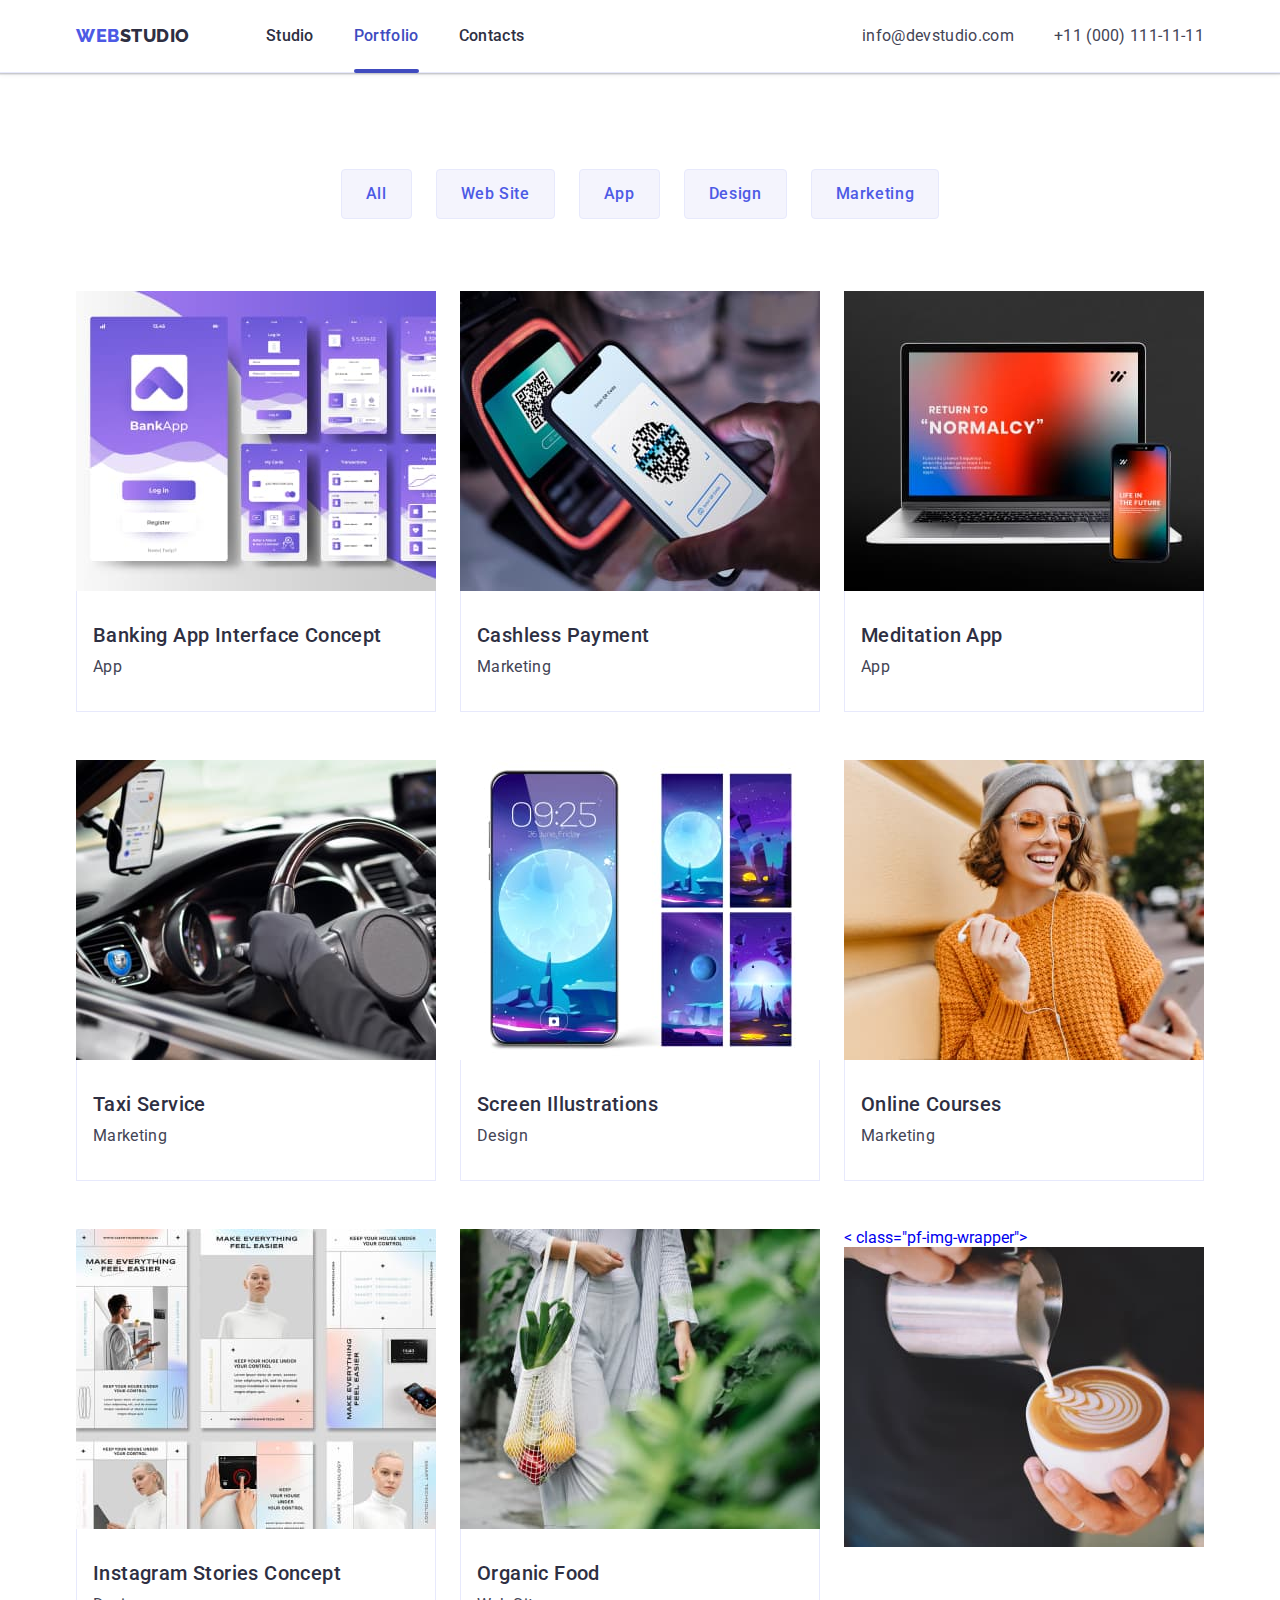
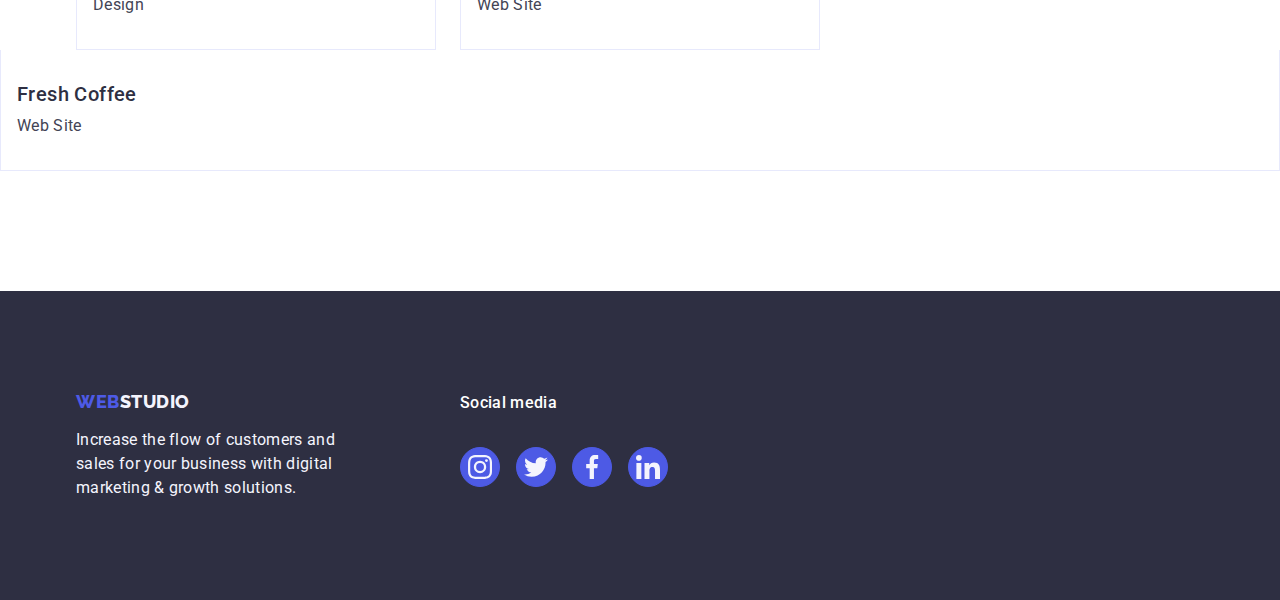
==== commit 7425abe0: "com101" ====
--- a/portfolio.html
+++ b/portfolio.html
@@ -96,13 +96,13 @@
                     height="300"
                   />
 
-                  <div class="overlay">
-                    <p class="overlay-text">
-                      14 Stylish and User-Friendly App Design Concepts · Task
-                      Manager App · Calorie Tracker App · Exotic Fruit Ecommerce
-                      App · Cloud Storage App
-                    </p>
-                  </div>
+                  
+                    <p class="overlay overlay-text">
+                      14 Stylish and User-Friendly App Design Concepts · Task
+                      Manager App · Calorie Tracker App · Exotic Fruit Ecommerce
+                      App · Cloud Storage App
+                    </p>
+                  
                 </div>
                 <div class="pf-subtext">
                   <h2 class="pf-subtitle">Banking App Interface Concept</h2>
@@ -121,13 +121,11 @@
                     height="300"
                   />
 
-                  <div class="overlay">
-                    <p class="overlay-text">
-                      14 Stylish and User-Friendly App Design Concepts · Task
-                      Manager App · Calorie Tracker App · Exotic Fruit Ecommerce
-                      App · Cloud Storage App
-                    </p>
-                  </div>
+                  <p class="overlay overlay-text">
+                    14 Stylish and User-Friendly App Design Concepts · Task
+                    Manager App · Calorie Tracker App · Exotic Fruit Ecommerce
+                    App · Cloud Storage App
+                  </p>
                 </div>
 
                 <div class="pf-subtext">
@@ -147,13 +145,13 @@
                     height="300"
                   />
 
-                  <div class="overlay">
-                    <p class="overlay-text">
-                      14 Stylish and User-Friendly App Design Concepts · Task
-                      Manager App · Calorie Tracker App · Exotic Fruit Ecommerce
-                      App · Cloud Storage App
-                    </p>
-                  </div>
+                 
+                    <p class="overlay overlay-text">
+                      14 Stylish and User-Friendly App Design Concepts · Task
+                      Manager App · Calorie Tracker App · Exotic Fruit Ecommerce
+                      App · Cloud Storage App
+                    </p>
+                  
                 </div>
                 <div class="pf-subtext">
                   <h2 class="pf-subtitle">Meditation App</h2>
@@ -172,13 +170,13 @@
                     height="300"
                   />
 
-                  <div class="overlay">
-                    <p class="overlay-text">
-                      14 Stylish and User-Friendly App Design Concepts · Task
-                      Manager App · Calorie Tracker App · Exotic Fruit Ecommerce
-                      App · Cloud Storage App
-                    </p>
-                  </div>
+                  
+                    <p class=" overlay overlay-text">
+                      14 Stylish and User-Friendly App Design Concepts · Task
+                      Manager App · Calorie Tracker App · Exotic Fruit Ecommerce
+                      App · Cloud Storage App
+                    </p>
+                  
                 </div>
                 <div class="pf-subtext">
                   <h2 class="pf-subtitle">Taxi Service</h2>
@@ -197,13 +195,13 @@
                     height="300"
                   />
 
-                  <div class="overlay">
-                    <p class="overlay-text">
-                      14 Stylish and User-Friendly App Design Concepts · Task
-                      Manager App · Calorie Tracker App · Exotic Fruit Ecommerce
-                      App · Cloud Storage App
-                    </p>
-                  </div>
+                  
+                    <p class=" overlay overlay-text">
+                      14 Stylish and User-Friendly App Design Concepts · Task
+                      Manager App · Calorie Tracker App · Exotic Fruit Ecommerce
+                      App · Cloud Storage App
+                    </p>
+                  
                 </div>
                 <div class="pf-subtext">
                   <h2 class="pf-subtitle">Screen Illustrations</h2>
@@ -222,13 +220,13 @@
                     height="300"
                   />
 
-                  <div class="overlay">
-                    <p class="overlay-text">
-                      14 Stylish and User-Friendly App Design Concepts · Task
-                      Manager App · Calorie Tracker App · Exotic Fruit Ecommerce
-                      App · Cloud Storage App
-                    </p>
-                  </div>
+                  
+                    <p class="overlay overlay-text">
+                      14 Stylish and User-Friendly App Design Concepts · Task
+                      Manager App · Calorie Tracker App · Exotic Fruit Ecommerce
+                      App · Cloud Storage App
+                    </p>
+                  
                 </div>
                 <div class="pf-subtext">
                   <h2 class="pf-subtitle">Online Courses</h2>
@@ -247,13 +245,13 @@
                     height="300"
                   />
 
-                  <div class="overlay">
-                    <p class="overlay-text">
-                      14 Stylish and User-Friendly App Design Concepts · Task
-                      Manager App · Calorie Tracker App · Exotic Fruit Ecommerce
-                      App · Cloud Storage App
-                    </p>
-                  </div>
+                 
+                    <p class="overlay overlay-text">
+                      14 Stylish and User-Friendly App Design Concepts · Task
+                      Manager App · Calorie Tracker App · Exotic Fruit Ecommerce
+                      App · Cloud Storage App
+                    </p>
+                  
                 </div>
                 <div class="pf-subtext">
                   <h2 class="pf-subtitle">Instagram Stories Concept</h2>
@@ -272,13 +270,13 @@
                     height="300"
                   />
 
-                  <div class="overlay">
-                    <p class="overlay-text">
-                      14 Stylish and User-Friendly App Design Concepts · Task
-                      Manager App · Calorie Tracker App · Exotic Fruit Ecommerce
-                      App · Cloud Storage App
-                    </p>
-                  </div>
+                  
+                    <p class="overlay overlay-text">
+                      14 Stylish and User-Friendly App Design Concepts · Task
+                      Manager App · Calorie Tracker App · Exotic Fruit Ecommerce
+                      App · Cloud Storage App
+                    </p>
+                  
                 </div>
                 <div class="pf-subtext">
                   <h2 class="pf-subtitle">Organic Food</h2>
@@ -288,7 +286,7 @@
             </li>
             <li class="pf-info card-set-item">
               <a class="pf-info-links link" href="./portfolio.html"
-                ><div class="pf-img-wrapper">
+                >< class="pf-img-wrapper">
                   <img
                     class="pf-img"
                     src="./images/Portfolio-links/fresh.jpg"
@@ -297,13 +295,13 @@
                     height="300"
                   />
 
-                  <div class="overlay">
-                    <p class="overlay-text">
-                      14 Stylish and User-Friendly App Design Concepts · Task
-                      Manager App · Calorie Tracker App · Exotic Fruit Ecommerce
-                      App · Cloud Storage App
-                    </p>
-                  </div>
+                 
+                    <p class="overlay overlay-text">
+                      14 Stylish and User-Friendly App Design Concepts · Task
+                      Manager App · Calorie Tracker App · Exotic Fruit Ecommerce
+                      App · Cloud Storage App
+                    </p>
+                
                 </div>
                 <div class="pf-subtext">
                   <h2 class="pf-subtitle">Fresh Coffee</h2>
--- a/css/styles.css
+++ b/css/styles.css
@@ -430,7 +430,8 @@
   transition-timing-function: cubic-bezier(0.4, 0, 0.2, 1);
 }
 .soc-link {
-  width:100%;
+
+ width:100%;
   height:100%;
   background-color: #4d5ae5;
   border-radius: 50%;
@@ -485,7 +486,7 @@
   width: 264px;
 }
 .sm-title {
-
+margin-bottom: 16px;
   color: #fff;
 
   font-size: 16px;
@@ -522,8 +523,10 @@
   background-color: #31d0aa;
 }
 .footer-soc-link {
+
   width: 100%;
   height: 100%;
+  
   display: flex;
   align-items: center;
   justify-content: center;
@@ -630,7 +633,9 @@
   transition: box-shadow 250ms cubic-bezier(0.4, 0, 0.2, 1);
   display: block;
 }
-.pf-info-links:hover {box-shadow:  0px 1px 6px rgba(46, 47, 66, 0.08), 0px 1px 1px rgba(46, 47, 66, 0.16), 0px 2px 1px rgba(46, 47, 66, 0.08);
+.pf-info-links:hover .overlay-text {
+  transform: translateY(0%);
+  box-shadow:  0px 1px 6px rgba(46, 47, 66, 0.08), 0px 1px 1px rgba(46, 47, 66, 0.16), 0px 2px 1px rgba(46, 47, 66, 0.08);
 
 }
 .pf-img {
@@ -745,10 +750,10 @@
   visibility: hidden;
 }
 
-/* .backdrop.is-hidden .modal {
+ .backdrop.is-hidden .modal {
   opacity: 0;
   transform: translateX(-50%) translateY(-70%);
-} */
+} 
 
 .modal {
   position: absolute;
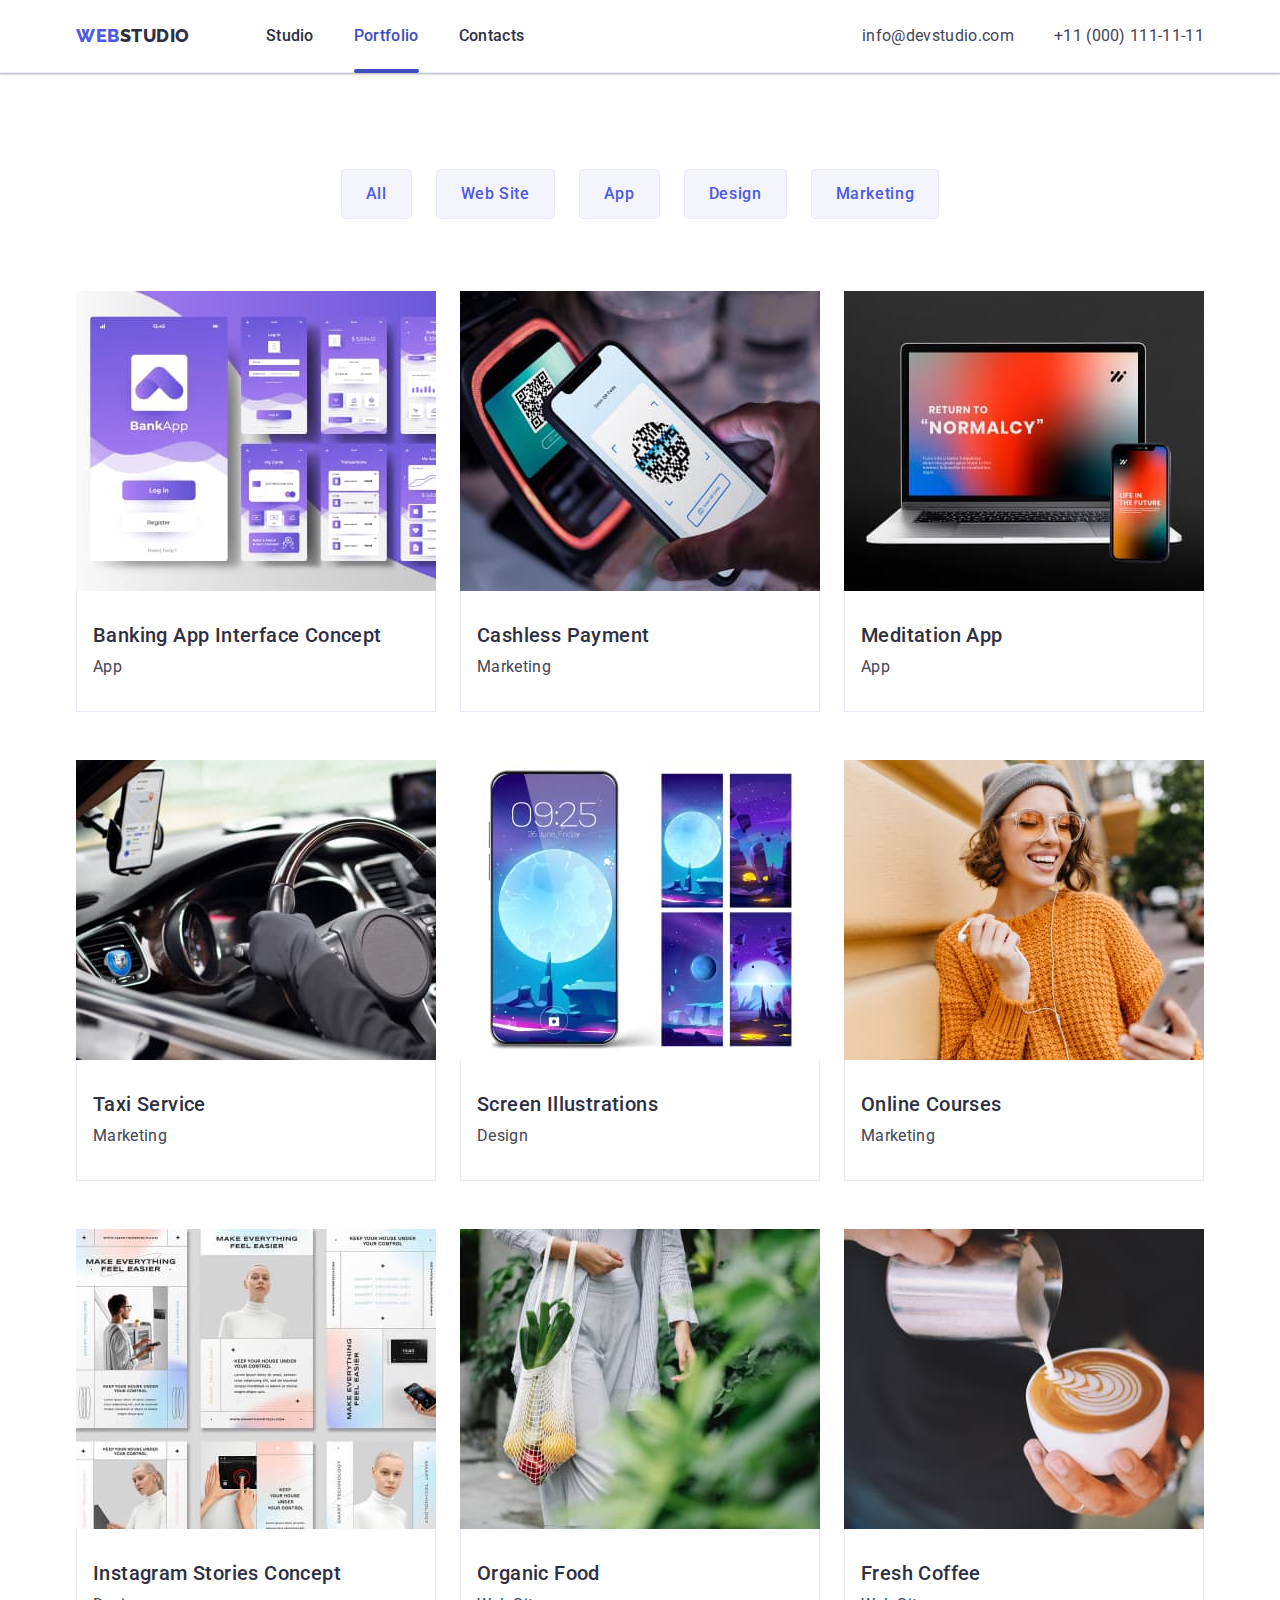
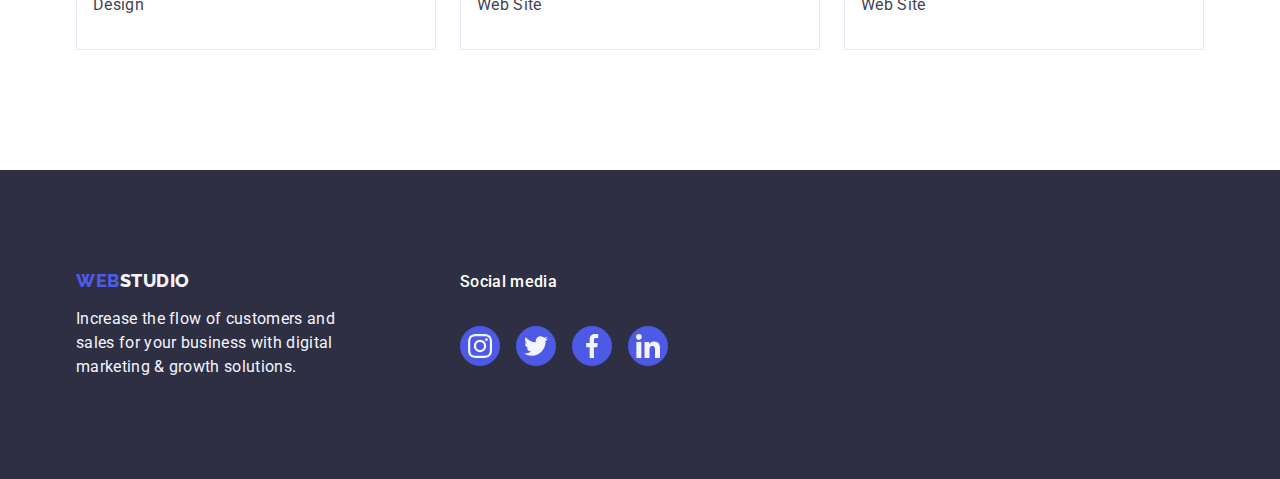
==== commit 693d8c13: "com102" ====
--- a/portfolio.html
+++ b/portfolio.html
@@ -96,13 +96,11 @@
                     height="300"
                   />
 
-                  
-                    <p class="overlay overlay-text">
-                      14 Stylish and User-Friendly App Design Concepts · Task
-                      Manager App · Calorie Tracker App · Exotic Fruit Ecommerce
-                      App · Cloud Storage App
-                    </p>
-                  
+                  <p class="overlay overlay-text">
+                    14 Stylish and User-Friendly App Design Concepts · Task
+                    Manager App · Calorie Tracker App · Exotic Fruit Ecommerce
+                    App · Cloud Storage App
+                  </p>
                 </div>
                 <div class="pf-subtext">
                   <h2 class="pf-subtitle">Banking App Interface Concept</h2>
@@ -145,13 +143,11 @@
                     height="300"
                   />
 
-                 
-                    <p class="overlay overlay-text">
-                      14 Stylish and User-Friendly App Design Concepts · Task
-                      Manager App · Calorie Tracker App · Exotic Fruit Ecommerce
-                      App · Cloud Storage App
-                    </p>
-                  
+                  <p class="overlay overlay-text">
+                    14 Stylish and User-Friendly App Design Concepts · Task
+                    Manager App · Calorie Tracker App · Exotic Fruit Ecommerce
+                    App · Cloud Storage App
+                  </p>
                 </div>
                 <div class="pf-subtext">
                   <h2 class="pf-subtitle">Meditation App</h2>
@@ -170,13 +166,11 @@
                     height="300"
                   />
 
-                  
-                    <p class=" overlay overlay-text">
-                      14 Stylish and User-Friendly App Design Concepts · Task
-                      Manager App · Calorie Tracker App · Exotic Fruit Ecommerce
-                      App · Cloud Storage App
-                    </p>
-                  
+                  <p class="overlay overlay-text">
+                    14 Stylish and User-Friendly App Design Concepts · Task
+                    Manager App · Calorie Tracker App · Exotic Fruit Ecommerce
+                    App · Cloud Storage App
+                  </p>
                 </div>
                 <div class="pf-subtext">
                   <h2 class="pf-subtitle">Taxi Service</h2>
@@ -195,13 +189,11 @@
                     height="300"
                   />
 
-                  
-                    <p class=" overlay overlay-text">
-                      14 Stylish and User-Friendly App Design Concepts · Task
-                      Manager App · Calorie Tracker App · Exotic Fruit Ecommerce
-                      App · Cloud Storage App
-                    </p>
-                  
+                  <p class="overlay overlay-text">
+                    14 Stylish and User-Friendly App Design Concepts · Task
+                    Manager App · Calorie Tracker App · Exotic Fruit Ecommerce
+                    App · Cloud Storage App
+                  </p>
                 </div>
                 <div class="pf-subtext">
                   <h2 class="pf-subtitle">Screen Illustrations</h2>
@@ -220,13 +212,11 @@
                     height="300"
                   />
 
-                  
-                    <p class="overlay overlay-text">
-                      14 Stylish and User-Friendly App Design Concepts · Task
-                      Manager App · Calorie Tracker App · Exotic Fruit Ecommerce
-                      App · Cloud Storage App
-                    </p>
-                  
+                  <p class="overlay overlay-text">
+                    14 Stylish and User-Friendly App Design Concepts · Task
+                    Manager App · Calorie Tracker App · Exotic Fruit Ecommerce
+                    App · Cloud Storage App
+                  </p>
                 </div>
                 <div class="pf-subtext">
                   <h2 class="pf-subtitle">Online Courses</h2>
@@ -245,13 +235,11 @@
                     height="300"
                   />
 
-                 
-                    <p class="overlay overlay-text">
-                      14 Stylish and User-Friendly App Design Concepts · Task
-                      Manager App · Calorie Tracker App · Exotic Fruit Ecommerce
-                      App · Cloud Storage App
-                    </p>
-                  
+                  <p class="overlay overlay-text">
+                    14 Stylish and User-Friendly App Design Concepts · Task
+                    Manager App · Calorie Tracker App · Exotic Fruit Ecommerce
+                    App · Cloud Storage App
+                  </p>
                 </div>
                 <div class="pf-subtext">
                   <h2 class="pf-subtitle">Instagram Stories Concept</h2>
@@ -270,13 +258,11 @@
                     height="300"
                   />
 
-                  
-                    <p class="overlay overlay-text">
-                      14 Stylish and User-Friendly App Design Concepts · Task
-                      Manager App · Calorie Tracker App · Exotic Fruit Ecommerce
-                      App · Cloud Storage App
-                    </p>
-                  
+                  <p class="overlay overlay-text">
+                    14 Stylish and User-Friendly App Design Concepts · Task
+                    Manager App · Calorie Tracker App · Exotic Fruit Ecommerce
+                    App · Cloud Storage App
+                  </p>
                 </div>
                 <div class="pf-subtext">
                   <h2 class="pf-subtitle">Organic Food</h2>
@@ -286,7 +272,7 @@
             </li>
             <li class="pf-info card-set-item">
               <a class="pf-info-links link" href="./portfolio.html"
-                >< class="pf-img-wrapper">
+                ><div class="pf-img-wrapper">
                   <img
                     class="pf-img"
                     src="./images/Portfolio-links/fresh.jpg"
@@ -295,13 +281,11 @@
                     height="300"
                   />
 
-                 
-                    <p class="overlay overlay-text">
-                      14 Stylish and User-Friendly App Design Concepts · Task
-                      Manager App · Calorie Tracker App · Exotic Fruit Ecommerce
-                      App · Cloud Storage App
-                    </p>
-                
+                  <p class="overlay overlay-text">
+                    14 Stylish and User-Friendly App Design Concepts · Task
+                    Manager App · Calorie Tracker App · Exotic Fruit Ecommerce
+                    App · Cloud Storage App
+                  </p>
                 </div>
                 <div class="pf-subtext">
                   <h2 class="pf-subtitle">Fresh Coffee</h2>
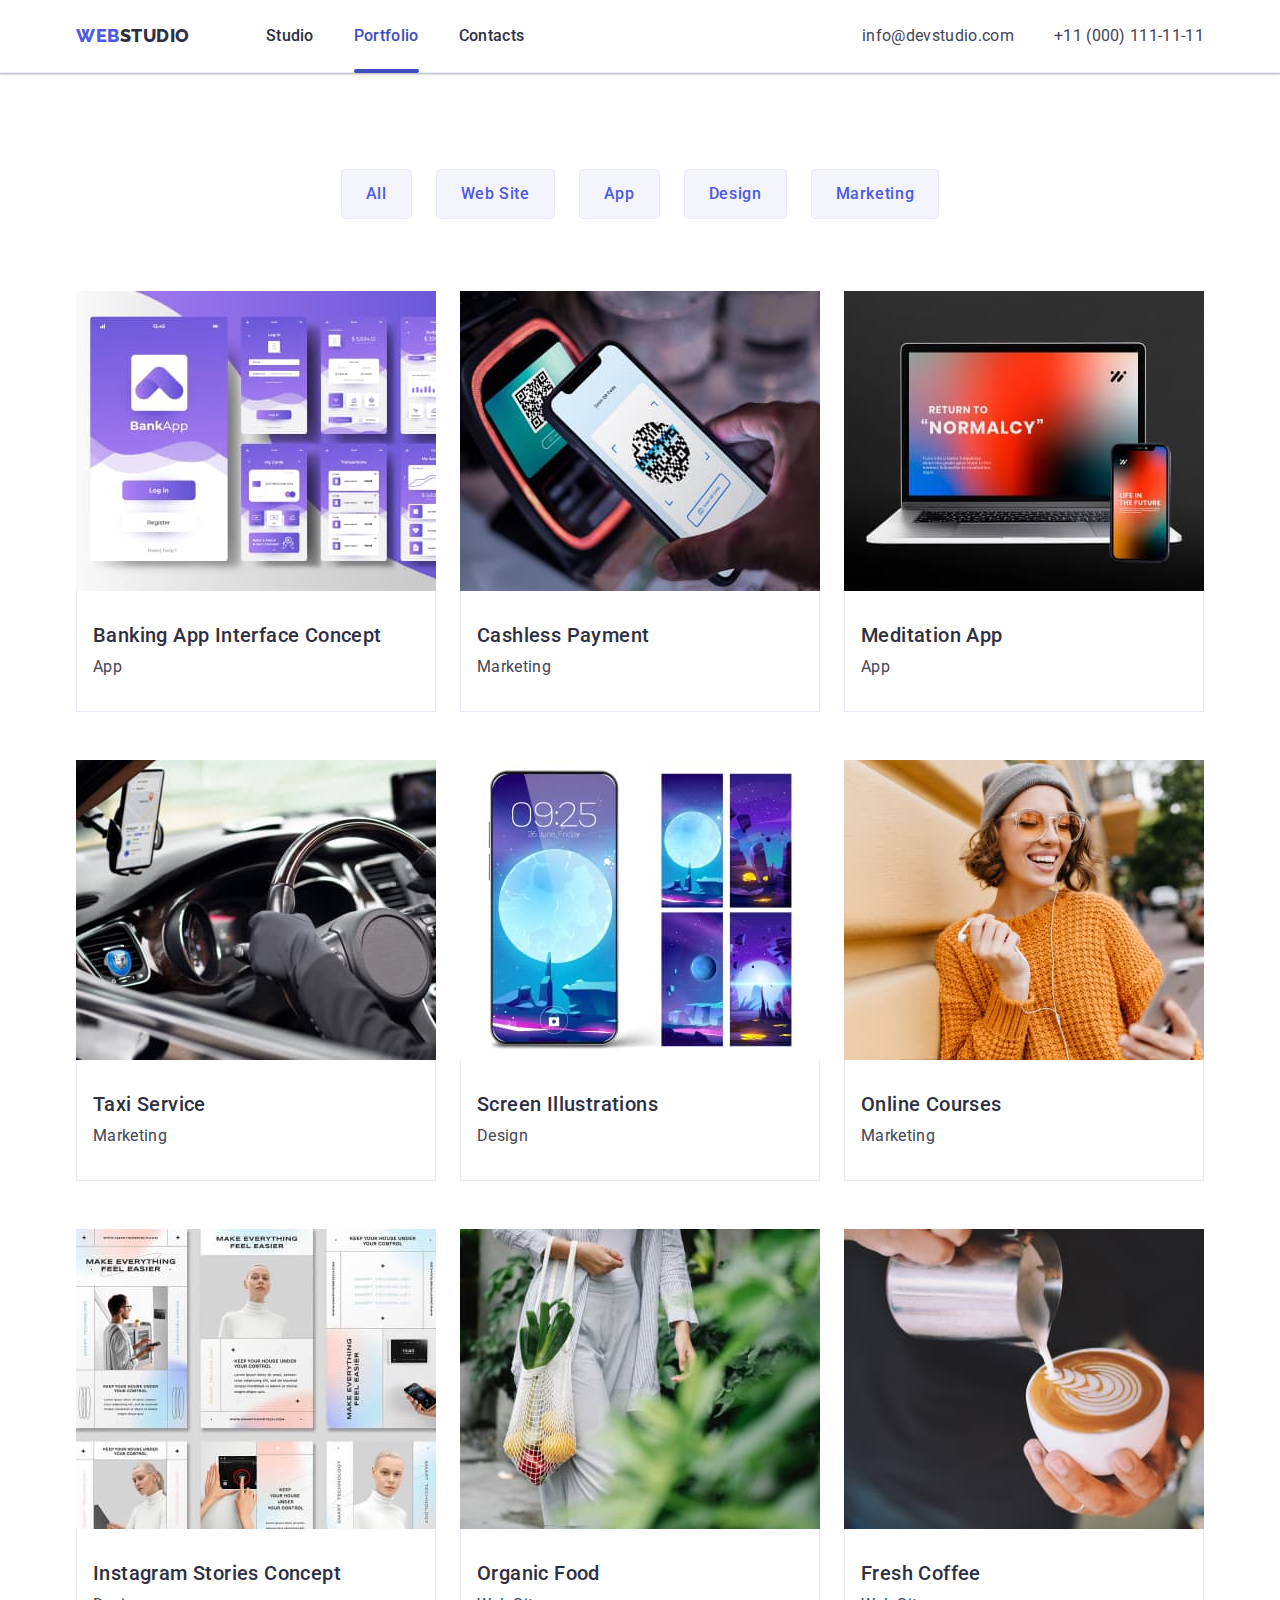
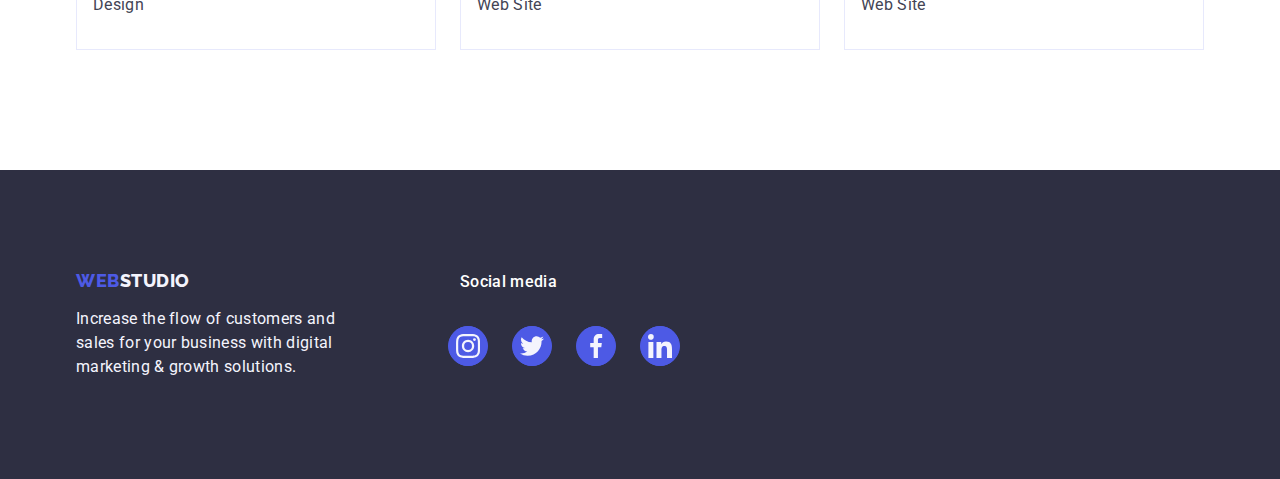
==== commit f9fa9d07: "com103" ====
--- a/portfolio.html
+++ b/portfolio.html
@@ -297,6 +297,7 @@
         </div>
       </section>
     </main>
+    <!-- Footer -->
     <footer class="footer">
       <div class="footer-container container">
         <div class="footer-logo-text">
@@ -313,28 +314,28 @@
           <p class="sm-title">Social media</p>
           <ul class="soc-list list">
             <li class="footer-soc-item">
-              <a class="footer-soc-link" aria-label="instagram">
+              <a href="" class="footer-soc-link" aria-label="instagram">
                 <svg class="footer-soc-icon" width="24" height="24">
                   <use href="./images/images.svg#icon-instagram"></use>
                 </svg>
               </a>
             </li>
             <li class="footer-soc-item">
-              <a class="footer-soc-link" aria-label="instagram">
+              <a href="" class="footer-soc-link" aria-label="twitter">
                 <svg class="footer-soc-icon" width="24" height="24">
                   <use href="./images/images.svg#icon-twitter"></use>
                 </svg>
               </a>
             </li>
             <li class="footer-soc-item">
-              <a class="footer-soc-link" aria-label="instagram">
+              <a href="" class="footer-soc-link" aria-label="facebook">
                 <svg class="footer-soc-icon" width="24" height="24">
                   <use href="./images/images.svg#icon-facebook"></use>
                 </svg>
               </a>
             </li>
             <li class="footer-soc-item">
-              <a class="footer-soc-link" aria-label="instagram">
+              <a href="" class="footer-soc-link" aria-label="linkedin">
                 <svg class="footer-soc-icon" width="24" height="24">
                   <use href="./images/images.svg#icon-linkedin"></use>
                 </svg>
--- a/css/styles.css
+++ b/css/styles.css
@@ -412,7 +412,7 @@
 }
 .soc-list {
   display: flex;
-  gap: 16px;
+  gap: 24px;
   justify-content: center;
 }
 
@@ -431,8 +431,8 @@
 }
 .soc-link {
 
- width:100%;
-  height:100%;
+ width: 40px;
+  height: 40px;
   background-color: #4d5ae5;
   border-radius: 50%;
   display: flex;
@@ -441,10 +441,10 @@
   transition: background-color 250ms cubic-bezier(0.4, 0, 0.2, 1);
 }
 
-.soc-item:hover {
+.soc-item:hover {background-color: #404bbf;
 }
 .soc-link:hover{ background-color: #404bbf;}
-.soc-link:focus {
+.soc-link:focus{
   background-color: #404bbf;
 }
 
@@ -524,8 +524,8 @@
 }
 .footer-soc-link {
 
-  width: 100%;
-  height: 100%;
+  width: 40px;
+  height: 40px;
   
   display: flex;
   align-items: center;
@@ -630,6 +630,7 @@
 
 .pf-info-links {
 
+  box-shadow: 0px 1px 6px rgba(46, 47, 66, 0.08), 0px 1px 1px rgba(46, 47, 66, 0.16), 0px 2px 1px rgba(46, 47, 66, 0.08);
   transition: box-shadow 250ms cubic-bezier(0.4, 0, 0.2, 1);
   display: block;
 }
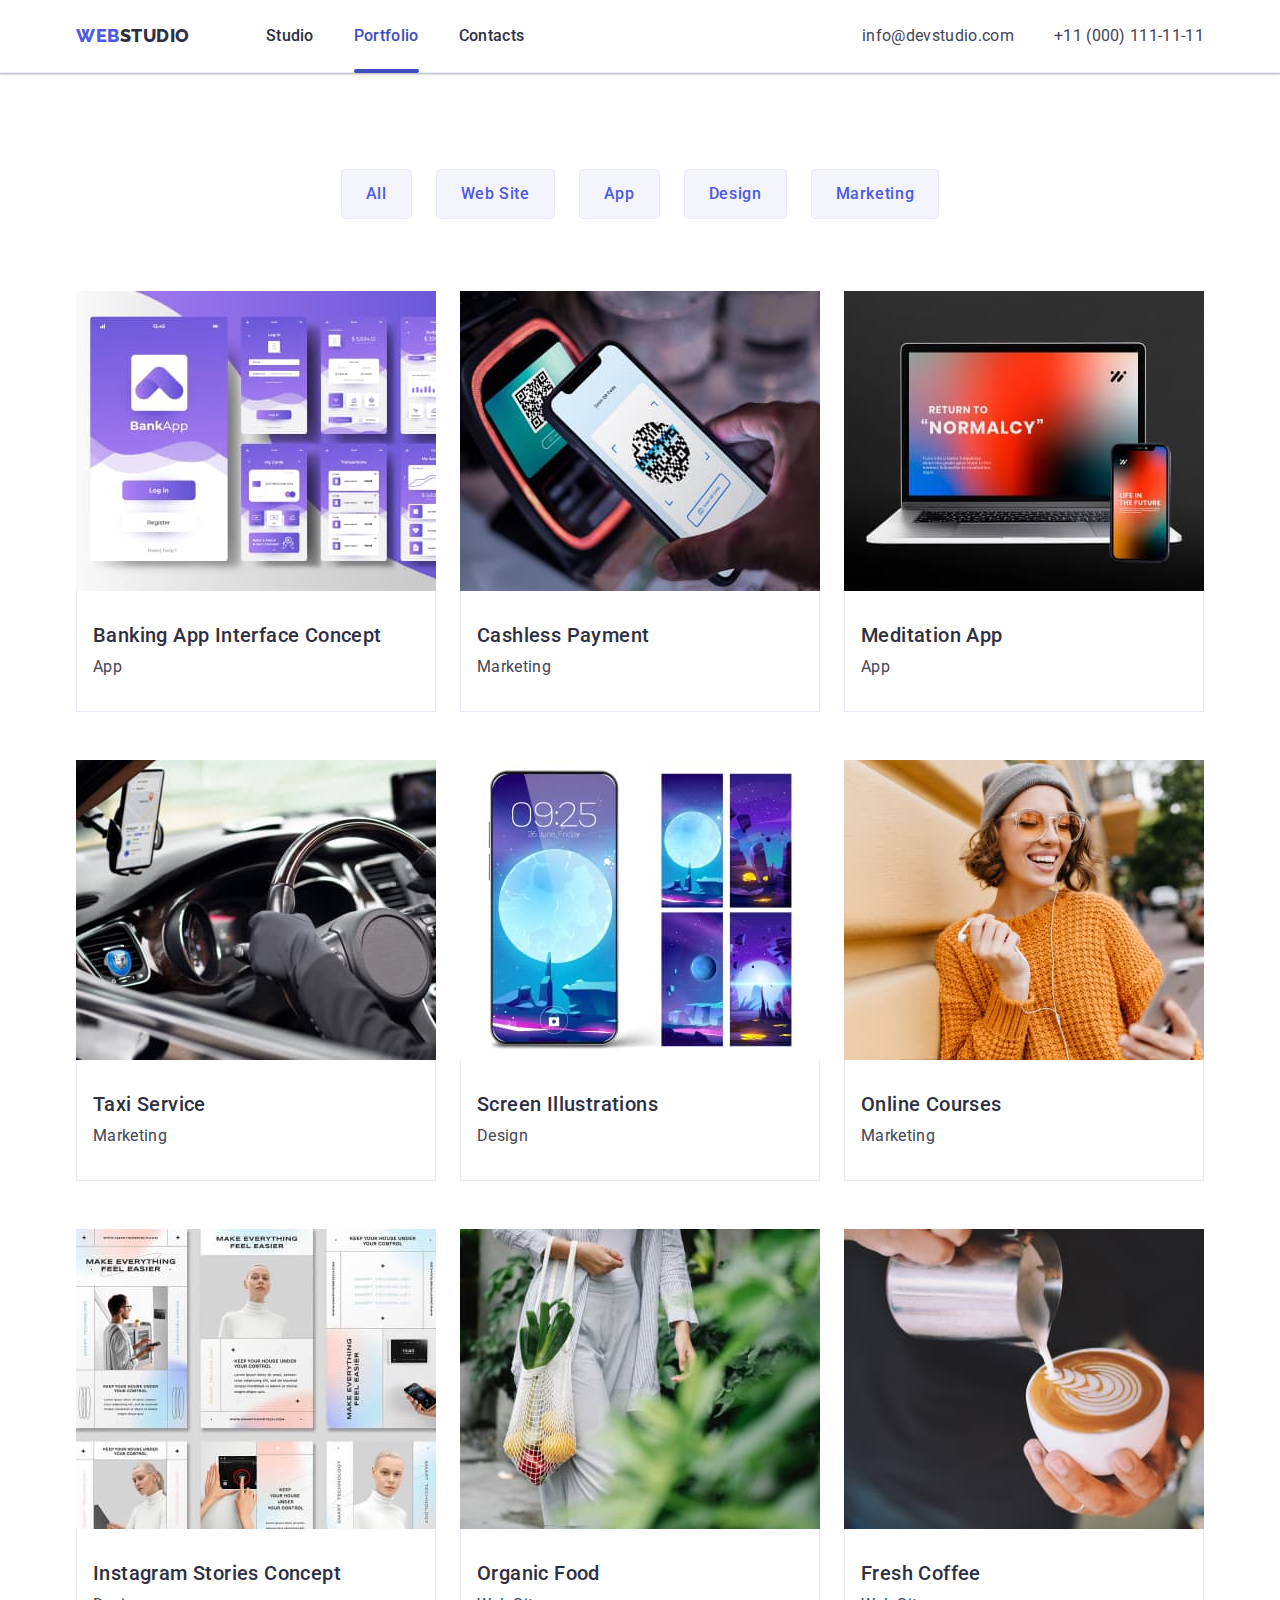
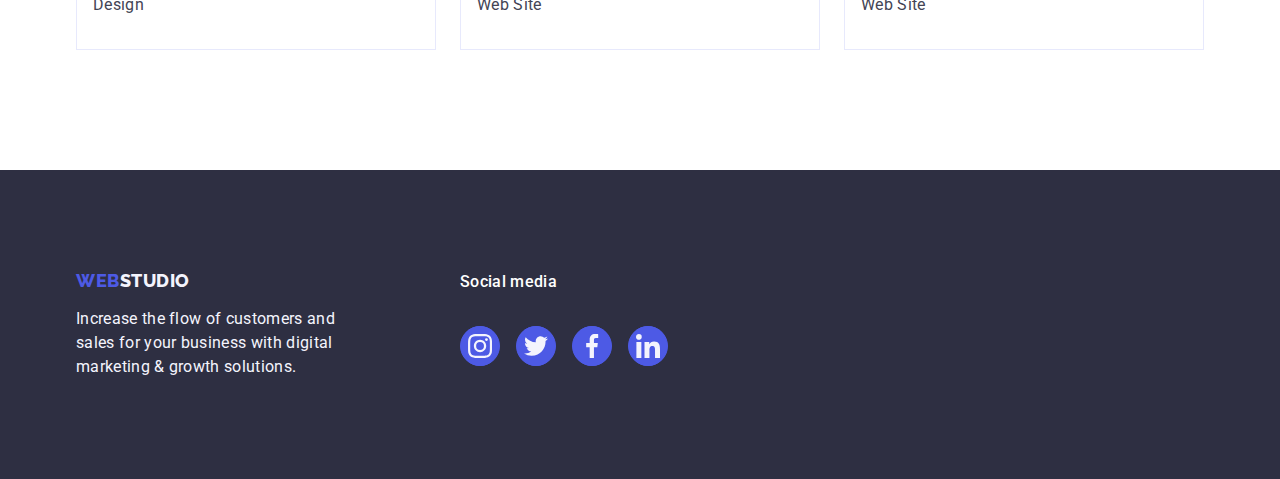
==== commit ba2e6cac: "com104" ====
--- a/portfolio.html
+++ b/portfolio.html
@@ -312,7 +312,7 @@
 
         <div class="footer-soc-net">
           <p class="sm-title">Social media</p>
-          <ul class="soc-list list">
+          <ul class="footer-soc-list list">
             <li class="footer-soc-item">
               <a href="" class="footer-soc-link" aria-label="instagram">
                 <svg class="footer-soc-icon" width="24" height="24">
--- a/css/styles.css
+++ b/css/styles.css
@@ -431,7 +431,7 @@
 }
 .soc-link {
 
- width: 40px;
+ width: 100%;
   height: 40px;
   background-color: #4d5ae5;
   border-radius: 50%;
@@ -444,8 +444,8 @@
 .soc-item:hover {background-color: #404bbf;
 }
 .soc-link:hover{ background-color: #404bbf;}
-.soc-link:focus{
-  background-color: #404bbf;
+
+.soc-link:focus{background-color: #404bbf;
 }
 
 .soc-icon {
@@ -503,7 +503,11 @@
   height: 80px;
 }
 
-.soc-list {
+.footer-soc-list {
+
+  display: flex;
+  justify-content: center;
+  gap: 16px;
 }
 .footer-soc-item {
   display: flex;
@@ -524,7 +528,7 @@
 }
 .footer-soc-link {
 
-  width: 40px;
+  width: 100%;
   height: 40px;
   
   display: flex;
